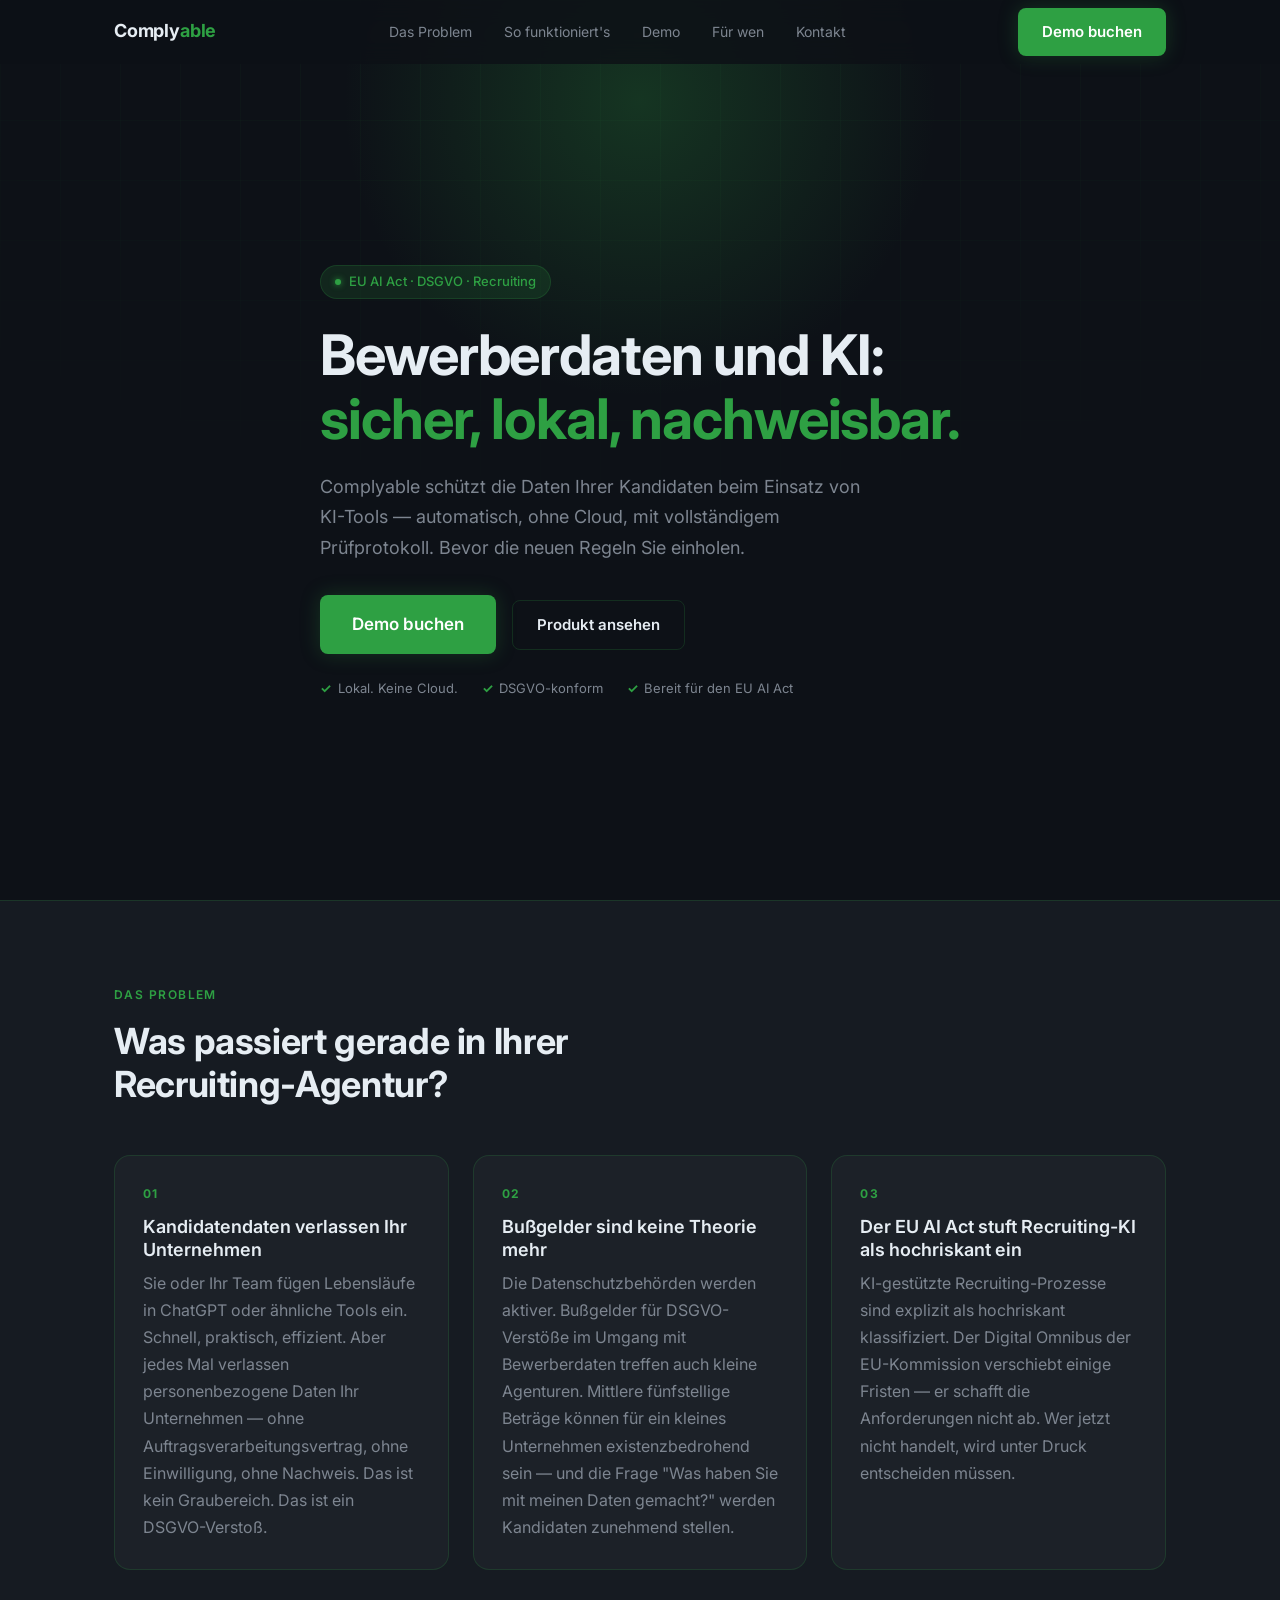
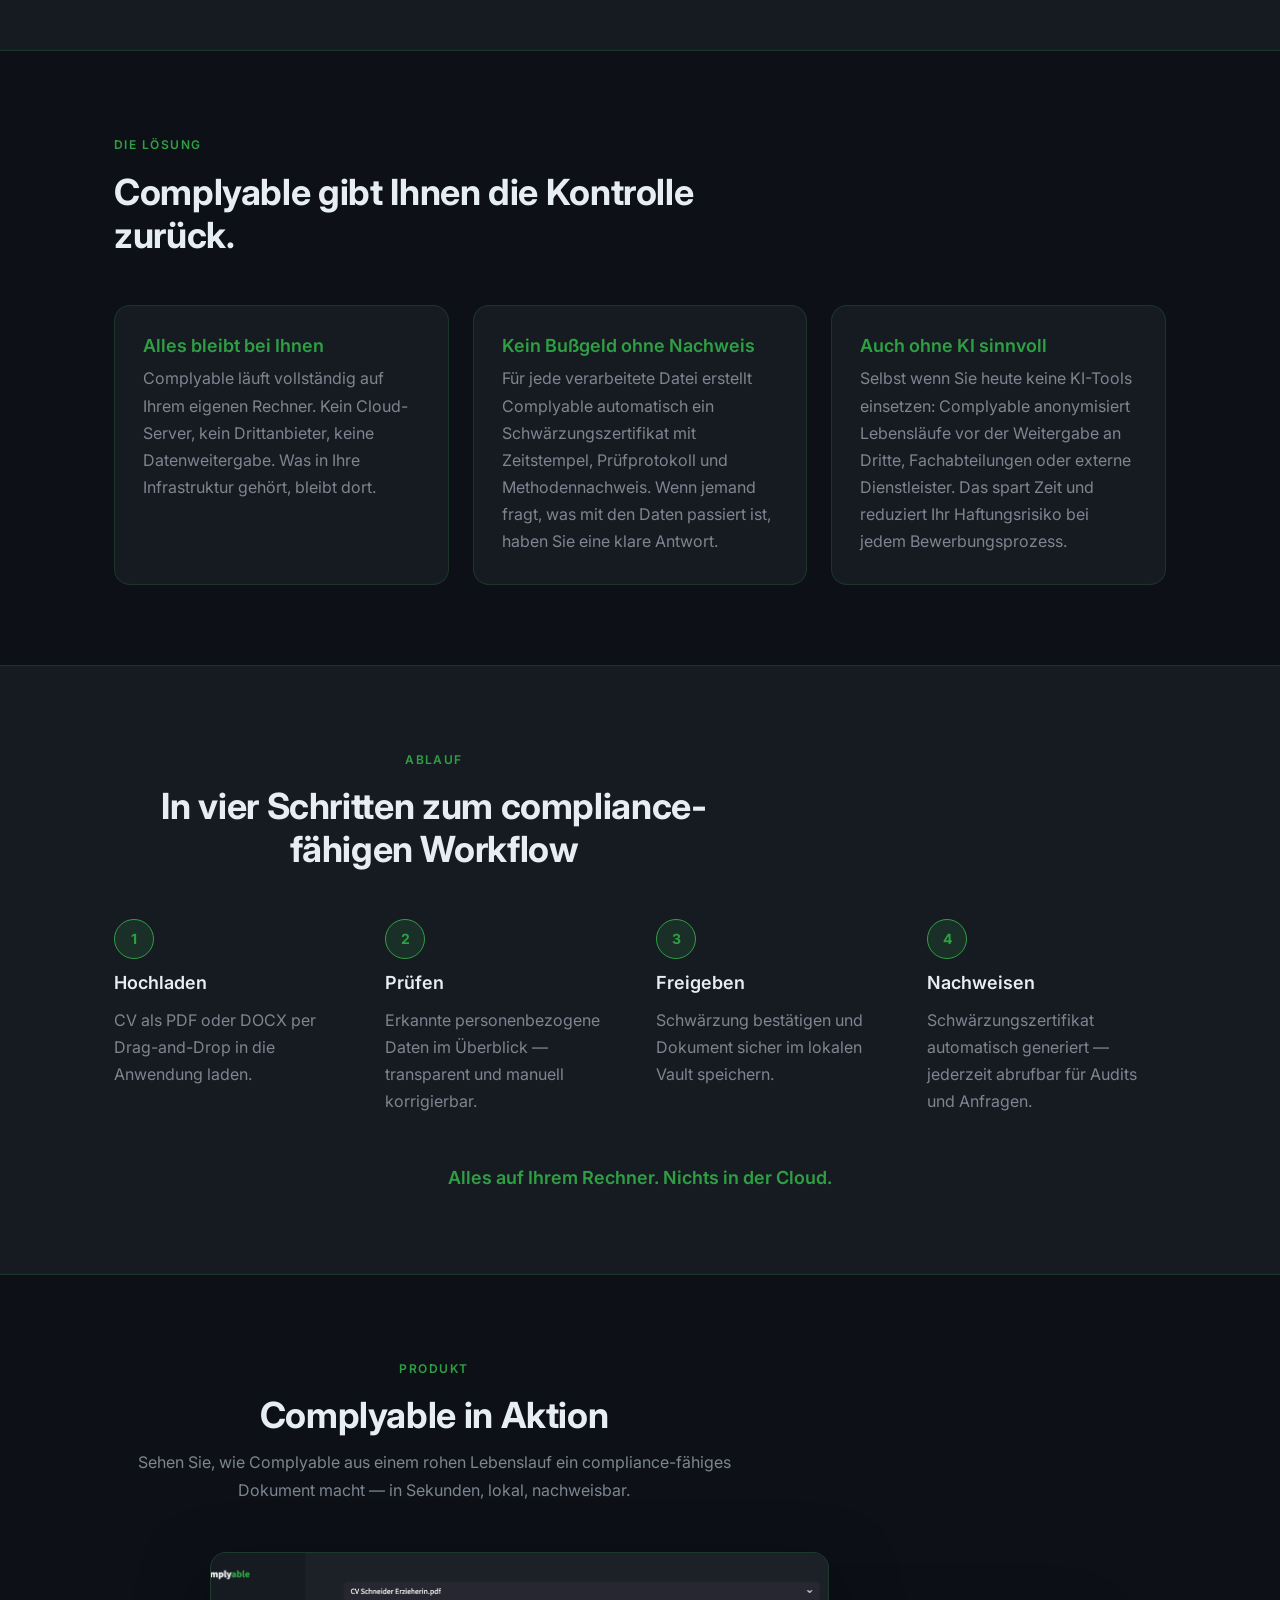
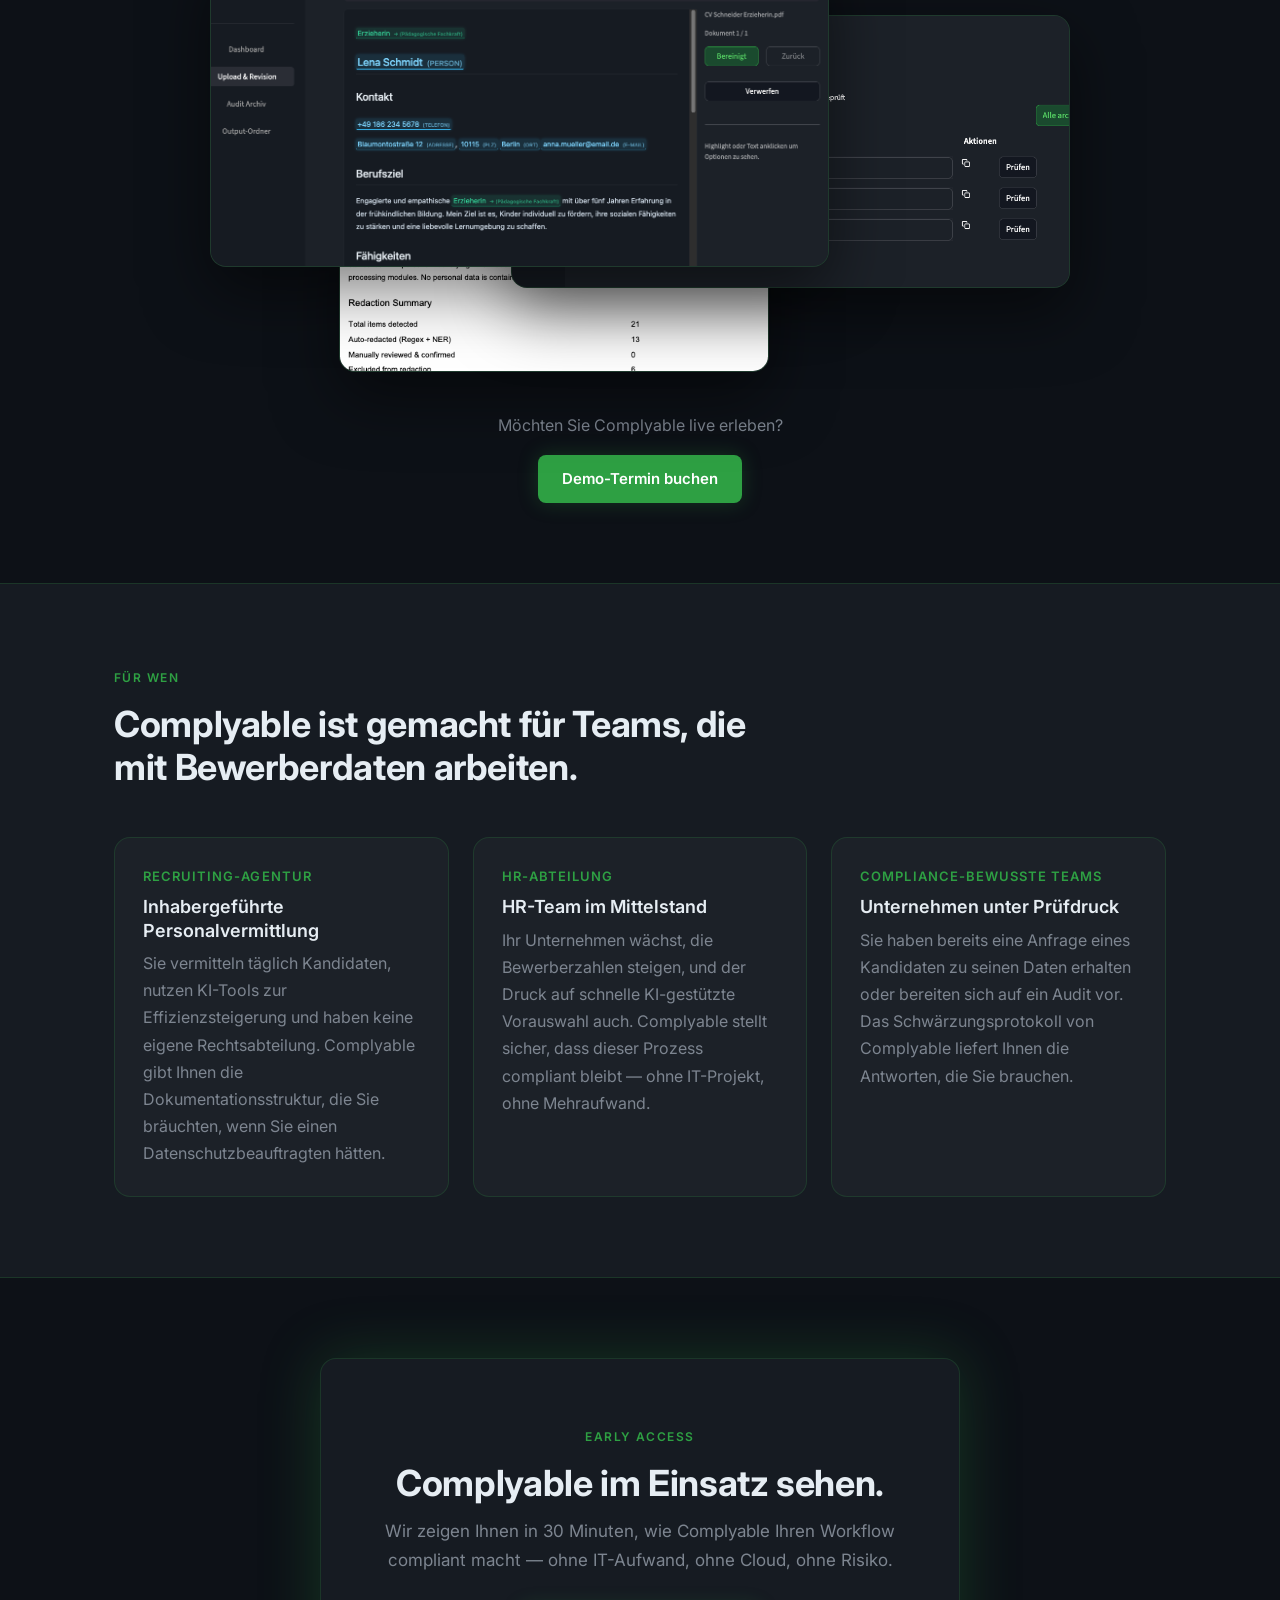
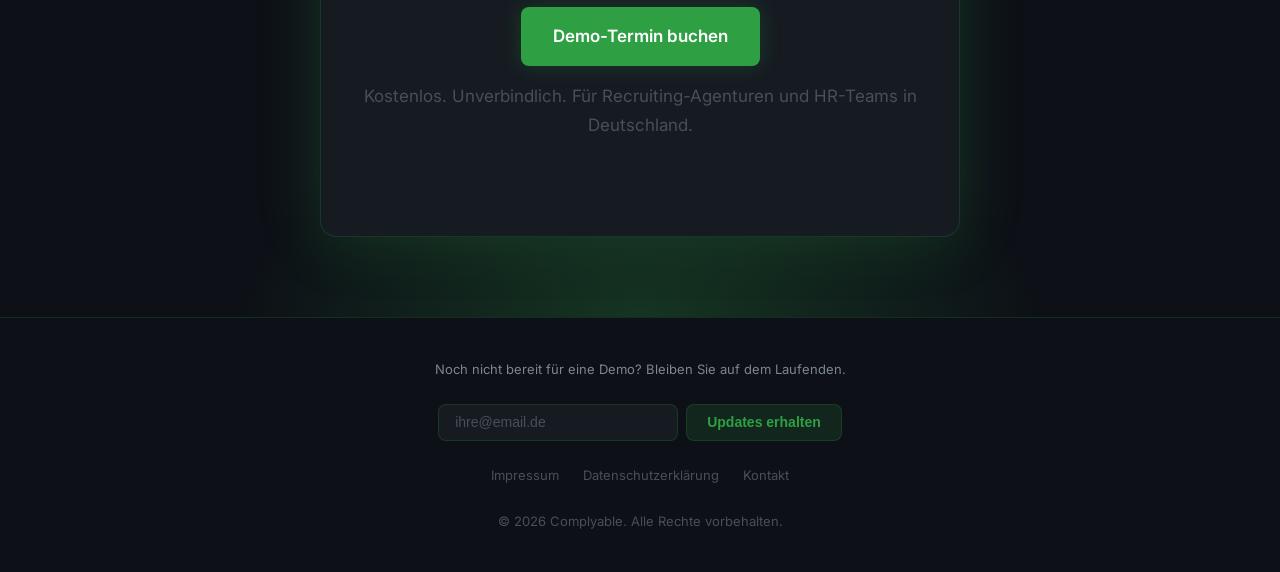
==== index.html @ 7e94212e "add new calendly link" ====
<!DOCTYPE html>
<html lang="de">
<head>
  <meta charset="UTF-8" />
  <meta name="viewport" content="width=device-width, initial-scale=1.0" />
  <title>Complyable — KI-ready. DSGVO-sicher. Läuft bei Ihnen.</title>
  <meta name="description" content="Complyable schützt die Daten Ihrer Kandidaten beim Einsatz von KI-Tools — automatisch, ohne Cloud, mit vollständigem Prüfprotokoll." />
  <link rel="preconnect" href="https://fonts.googleapis.com" />
  <link rel="preconnect" href="https://fonts.gstatic.com" crossorigin />
  <link href="https://fonts.googleapis.com/css2?family=Inter:wght@400;500;600;700&display=swap" rel="stylesheet" />
  <link rel="stylesheet" href="style.css" />
</head>
<body>

  <!-- ── NAVBAR ── -->
  <nav id="navbar">
    <div class="container">
      <a href="#hero" class="nav-logo">Comply<span>able</span></a>
      <ul class="nav-links" id="navLinks">
        <li><a href="#problem">Das Problem</a></li>
        <li><a href="#how">So funktioniert's</a></li>
        <li><a href="#demo">Demo</a></li>
        <li><a href="#forwho">Für wen</a></li>
        <li><a href="#" id="openContact">Kontakt</a></li>
      </ul>
      <a href="https://calendly.com/demo-complyable/30min" target="_blank" class="btn btn-primary nav-cta">Demo buchen</a>
      <button class="nav-mobile-toggle" id="mobileToggle" aria-label="Menü öffnen">☰</button>
    </div>
  </nav>

  <!-- ── HERO ── -->
  <section id="hero">
    <div class="hero-grid"></div>
    <div class="hero-glow"></div>
    <div class="container">
      <div class="hero-content">
        <div class="hero-badge">EU AI Act · DSGVO · Recruiting</div>
        <h1>Bewerberdaten und KI:<br><em>sicher, lokal, nachweisbar.</em></h1>
        <p>Complyable schützt die Daten Ihrer Kandidaten beim Einsatz von KI-Tools — automatisch, ohne Cloud, mit vollständigem Prüfprotokoll. Bevor die neuen Regeln Sie einholen.</p>
        <div class="hero-cta-group">
          <a href="https://calendly.com/demo-complyable/30min" target="_blank" class="btn btn-primary btn-lg">Demo buchen</a>
          <a href="#demo" class="btn btn-ghost">Produkt ansehen</a>
        </div>
        <div class="hero-trust">
          <span class="trust-item">Lokal. Keine Cloud.</span>
          <span class="trust-item">DSGVO-konform</span>
          <span class="trust-item">Bereit für den EU AI Act</span>
        </div>
      </div>
    </div>
  </section>

  <!-- ── PROBLEM ── -->
  <section id="problem" class="section">
    <div class="container">
      <div class="section-header">
        <span class="section-label">Das Problem</span>
        <h2>Was passiert gerade in Ihrer Recruiting-Agentur?</h2>
      </div>
      <div class="problem-grid">

        <div class="problem-card">
          <div class="problem-number">01</div>
          <h3>Kandidatendaten verlassen Ihr Unternehmen</h3>
          <p>Sie oder Ihr Team fügen Lebensläufe in ChatGPT oder ähnliche Tools ein. Schnell, praktisch, effizient. Aber jedes Mal verlassen personenbezogene Daten Ihr Unternehmen — ohne Auftragsverarbeitungsvertrag, ohne Einwilligung, ohne Nachweis. Das ist kein Graubereich. Das ist ein DSGVO-Verstoß.</p>
        </div>

        <div class="problem-card">
          <div class="problem-number">02</div>
          <h3>Bußgelder sind keine Theorie mehr</h3>
          <p>Die Datenschutzbehörden werden aktiver. Bußgelder für DSGVO-Verstöße im Umgang mit Bewerberdaten treffen auch kleine Agenturen. Mittlere fünfstellige Beträge können für ein kleines Unternehmen existenzbedrohend sein — und die Frage "Was haben Sie mit meinen Daten gemacht?" werden Kandidaten zunehmend stellen.</p>
        </div>

        <div class="problem-card">
          <div class="problem-number">03</div>
          <h3>Der EU AI Act stuft Recruiting-KI als hochriskant ein</h3>
          <p>KI-gestützte Recruiting-Prozesse sind explizit als hochriskant klassifiziert. Der Digital Omnibus der EU-Kommission verschiebt einige Fristen — er schafft die Anforderungen nicht ab. Wer jetzt nicht handelt, wird unter Druck entscheiden müssen.</p>
        </div>

      </div>
    </div>
  </section>

  <!-- ── SOLUTION ── -->
  <section id="solution" class="section">
    <div class="container">
      <div class="section-header">
        <span class="section-label">Die Lösung</span>
        <h2>Complyable gibt Ihnen die Kontrolle zurück.</h2>
      </div>
      <div class="solution-grid">

        <div class="solution-card">
          <h3>Alles bleibt bei Ihnen</h3>
          <p>Complyable läuft vollständig auf Ihrem eigenen Rechner. Kein Cloud-Server, kein Drittanbieter, keine Datenweitergabe. Was in Ihre Infrastruktur gehört, bleibt dort.</p>
        </div>

        <div class="solution-card">
          <h3>Kein Bußgeld ohne Nachweis</h3>
          <p>Für jede verarbeitete Datei erstellt Complyable automatisch ein Schwärzungszertifikat mit Zeitstempel, Prüfprotokoll und Methodennachweis. Wenn jemand fragt, was mit den Daten passiert ist, haben Sie eine klare Antwort.</p>
        </div>

        <div class="solution-card">
          <h3>Auch ohne KI sinnvoll</h3>
          <p>Selbst wenn Sie heute keine KI-Tools einsetzen: Complyable anonymisiert Lebensläufe vor der Weitergabe an Dritte, Fachabteilungen oder externe Dienstleister. Das spart Zeit und reduziert Ihr Haftungsrisiko bei jedem Bewerbungsprozess.</p>
        </div>

      </div>
    </div>
  </section>

  <!-- ── HOW IT WORKS ── -->
  <section id="how" class="section">
    <div class="container">
      <div class="section-header text-center">
        <span class="section-label">Ablauf</span>
        <h2>In vier Schritten zum compliance-fähigen Workflow</h2>
      </div>
      <div class="steps">

        <div class="step">
          <div class="step-number">1</div>
          <h3>Hochladen</h3>
          <p>CV als PDF oder DOCX per Drag-and-Drop in die Anwendung laden.</p>
        </div>

        <div class="step">
          <div class="step-number">2</div>
          <h3>Prüfen</h3>
          <p>Erkannte personenbezogene Daten im Überblick — transparent und manuell korrigierbar.</p>
        </div>

        <div class="step">
          <div class="step-number">3</div>
          <h3>Freigeben</h3>
          <p>Schwärzung bestätigen und Dokument sicher im lokalen Vault speichern.</p>
        </div>

        <div class="step">
          <div class="step-number">4</div>
          <h3>Nachweisen</h3>
          <p>Schwärzungszertifikat automatisch generiert — jederzeit abrufbar für Audits und Anfragen.</p>
        </div>

      </div>
      <p class="how-footer">Alles auf Ihrem Rechner. Nichts in der Cloud.</p>
    </div>
  </section>

  <!-- ── DEMO ── -->
  <section id="demo" class="section">
    <div class="container">
      <div class="section-header text-center">
        <span class="section-label">Produkt</span>
        <h2>Complyable in Aktion</h2>
        <p>Sehen Sie, wie Complyable aus einem rohen Lebenslauf ein compliance-fähiges Dokument macht — in Sekunden, lokal, nachweisbar.</p>
      </div>

      <div class="screenshot-stack">
        <!-- Replace src values with your actual screenshots -->
        <div class="screen screen-1">
          <img src="assets/screenshots/screen-upload.png" alt="Complyable Upload-Ansicht" onerror="this.parentElement.innerHTML='Upload-Ansicht'" />
        </div>
        <div class="screen screen-2">
          <img src="assets/screenshots/screen-review.png" alt="Complyable Prüf-Ansicht" onerror="this.parentElement.innerHTML='Prüf-Ansicht'" />
        </div>
        <div class="screen screen-3">
          <img src="assets/screenshots/screen-certificate.png" alt="Complyable Zertifikat" onerror="this.parentElement.innerHTML='Zertifikat'" />
        </div>
      </div>

      <div class="demo-cta">
        <p>Möchten Sie Complyable live erleben?</p>
        <a href="https://calendly.com/demo-complyable/30min" target="_blank" class="btn btn-primary">Demo-Termin buchen</a>
      </div>
    </div>
  </section>

  <!-- ── FOR WHOM ── -->
  <section id="forwho" class="section">
    <div class="container">
      <div class="section-header">
        <span class="section-label">Für wen</span>
        <h2>Complyable ist gemacht für Teams, die mit Bewerberdaten arbeiten.</h2>
      </div>
      <div class="persona-grid">

        <div class="persona-card">
          <div class="persona-role">Recruiting-Agentur</div>
          <h3>Inhabergeführte Personalvermittlung</h3>
          <p>Sie vermitteln täglich Kandidaten, nutzen KI-Tools zur Effizienzsteigerung und haben keine eigene Rechtsabteilung. Complyable gibt Ihnen die Dokumentationsstruktur, die Sie bräuchten, wenn Sie einen Datenschutzbeauftragten hätten.</p>
        </div>

        <div class="persona-card">
          <div class="persona-role">HR-Abteilung</div>
          <h3>HR-Team im Mittelstand</h3>
          <p>Ihr Unternehmen wächst, die Bewerberzahlen steigen, und der Druck auf schnelle KI-gestützte Vorauswahl auch. Complyable stellt sicher, dass dieser Prozess compliant bleibt — ohne IT-Projekt, ohne Mehraufwand.</p>
        </div>

        <div class="persona-card">
          <div class="persona-role">Compliance-bewusste Teams</div>
          <h3>Unternehmen unter Prüfdruck</h3>
          <p>Sie haben bereits eine Anfrage eines Kandidaten zu seinen Daten erhalten oder bereiten sich auf ein Audit vor. Das Schwärzungsprotokoll von Complyable liefert Ihnen die Antworten, die Sie brauchen.</p>
        </div>

      </div>
    </div>
  </section>

  <!-- ── CTA ── -->
  <section id="cta" class="section">
    <div class="cta-glow"></div>
    <div class="container">
      <div class="cta-box">
        <span class="section-label">Early Access</span>
        <h2>Complyable im Einsatz sehen.</h2>
        <p>Wir zeigen Ihnen in 30 Minuten, wie Complyable Ihren Workflow compliant macht — ohne IT-Aufwand, ohne Cloud, ohne Risiko.</p>
        <a href="https://calendly.com/demo-complyable/30min" target="_blank" class="btn btn-primary btn-lg">Demo-Termin buchen</a>
        <p class="cta-meta">Kostenlos. Unverbindlich. Für Recruiting-Agenturen und HR-Teams in Deutschland.</p>
      </div>
    </div>
  </section>

  <!-- ── FOOTER ── -->
  <footer>
    <div class="container">
      <div class="footer-inner">
        <p class="footer-label">Noch nicht bereit für eine Demo? Bleiben Sie auf dem Laufenden.</p>
        <form class="footer-email-form" id="waitlistForm">
          <input type="email" id="waitlistEmail" placeholder="ihre@email.de" required />
          <button type="submit">Updates erhalten</button>
        </form>
        <div id="waitlistMsg" style="display:none; font-size:0.875rem; color: var(--accent);">
          Danke — wir melden uns.
        </div>
        <div class="footer-links">
          <a href="impressum.html">Impressum</a>
          <a href="datenschutz.html">Datenschutzerklärung</a>
          <a href="#" id="openContact">Kontakt</a>
        </div>
        <p class="footer-copy">© 2026 Complyable. Alle Rechte vorbehalten.</p>
      </div>
    </div>
  </footer>

  <!-- ── TOAST ── -->
  <div class="toast" id="toast"></div>
  <!-- ── CONTACT MODAL ── -->
  <div class="modal-overlay" id="contactOverlay" role="dialog" aria-modal="true" aria-labelledby="modalTitle">
    <div class="modal">
      <button class="modal-close" id="modalClose" aria-label="Schließen">✕</button>

      <div id="modalForm">
        <h3 id="modalTitle">Kontakt aufnehmen</h3>
        <p>Wir melden uns innerhalb von 24 Stunden bei Ihnen.</p>

        <div class="form-group">
          <label for="contactName">Name</label>
          <input type="text" id="contactName" placeholder="Max Mustermann" required />
        </div>

        <div class="form-group">
          <label for="contactEmail">E-Mail</label>
          <input type="email" id="contactEmail" placeholder="max@agentur.de" required />
        </div>

        <div class="form-group">
          <label for="contactPosition">
            Position
            <span class="optional-label">(optional)</span>
          </label>
          <input type="text" id="contactPosition" placeholder="z.B. Geschäftsführerin, HR-Leitung" />
        </div>

        <div class="form-group">
          <label for="contactMessage">Nachricht</label>
          <textarea id="contactMessage" placeholder="Womit können wir Ihnen helfen?" maxlength="500" required></textarea>
          <span class="char-count" id="charCount">0 / 500</span>
        </div>

        <button class="btn btn-primary modal-submit" id="contactSubmit">Nachricht senden</button>
      </div>

      <div class="modal-success" id="modalSuccess">
        <div class="success-icon">✓</div>
        <h3>Nachricht gesendet</h3>
        <p>Vielen Dank — wir melden uns bald bei Ihnen.</p>
      </div>
    </div>
  </div>

  <!-- ── SCROLL TO TOP ── -->
  <button id="scrollTop" aria-label="Nach oben scrollen">
    <svg viewBox="0 0 24 24"><polyline points="18 15 12 9 6 15"></polyline></svg>
  </button>

  <script src="main.js"></script>
</body>
</html>
---- style.css ----
/* ── VARIABLES ── */
:root {
  --accent:       #2ea043;
  --accent-glow:  rgba(46, 160, 67, 0.25);
  --accent-dim:   rgba(46, 160, 67, 0.15);
  --bg:           #0d1117;
  --bg-surface:   #161b22;
  --bg-card:      #1c2128;
  --border:       rgba(46, 160, 67, 0.2);
  --text:         #e6edf3;
  --text-muted:   #7d8590;
  --text-dim:     #484f58;
  --font:         'Inter', system-ui, -apple-system, sans-serif;
  --radius:       8px;
  --radius-lg:    16px;
  --transition:   0.2s ease;
  --max-width:    1100px;
}

/* ── RESET ── */
*, *::before, *::after { box-sizing: border-box; margin: 0; padding: 0; }
html { scroll-behavior: smooth; font-size: 16px; }
body {
  background: var(--bg);
  color: var(--text);
  font-family: var(--font);
  line-height: 1.6;
  -webkit-font-smoothing: antialiased;
}
img { max-width: 100%; display: block; }
a { color: var(--accent); text-decoration: none; }
a:hover { text-decoration: underline; }

/* ── TYPOGRAPHY ── */
h1 { font-size: clamp(2rem, 5vw, 3.5rem); font-weight: 700; line-height: 1.15; letter-spacing: -0.02em; }
h2 { font-size: clamp(1.5rem, 3vw, 2.25rem); font-weight: 700; line-height: 1.2; letter-spacing: -0.01em; }
h3 { font-size: 1.125rem; font-weight: 600; line-height: 1.3; }
p  { color: var(--text-muted); line-height: 1.7; }

/* ── LAYOUT UTILITIES ── */
.container {
  max-width: var(--max-width);
  margin: 0 auto;
  padding: 0 1.5rem;
}
.section { padding: 5rem 0; }
.section-label {
  display: inline-block;
  font-size: 0.75rem;
  font-weight: 600;
  letter-spacing: 0.12em;
  text-transform: uppercase;
  color: var(--accent);
  margin-bottom: 1rem;
}
.section-header { max-width: 640px; margin-bottom: 3rem; }
.section-header h2 { margin-bottom: 0.75rem; }
.accent { color: var(--accent); }
.text-center { text-align: center; }
.text-center .section-header { margin-left: auto; margin-right: auto; }

/* ── BUTTONS ── */
.btn {
  display: inline-flex;
  align-items: center;
  gap: 0.5rem;
  padding: 0.75rem 1.5rem;
  border-radius: var(--radius);
  font-size: 0.9375rem;
  font-weight: 600;
  cursor: pointer;
  border: none;
  transition: all var(--transition);
  white-space: nowrap;
}
.btn-primary {
  background: var(--accent);
  color: #fff;
  box-shadow: 0 0 20px var(--accent-glow);
}
.btn-primary:hover {
  background: #3fb950;
  box-shadow: 0 0 32px var(--accent-glow);
  transform: translateY(-1px);
  text-decoration: none;
  color: #fff;
}
.btn-ghost {
  background: transparent;
  color: var(--text);
  border: 1px solid var(--border);
}
.btn-ghost:hover {
  border-color: var(--accent);
  color: var(--accent);
  text-decoration: none;
}
.btn-lg { padding: 1rem 2rem; font-size: 1.0625rem; }

/* ── NAVBAR ── */
#navbar {
  position: fixed;
  top: 0; left: 0; right: 0;
  z-index: 100;
  height: 64px;
  display: flex;
  align-items: center;
  background: rgba(13, 17, 23, 0.85);
  backdrop-filter: blur(12px);
  -webkit-backdrop-filter: blur(12px);
  border-bottom: 1px solid transparent;
  transition: border-color var(--transition);
}
#navbar.scrolled { border-bottom-color: var(--border); }
#navbar .container {
  width: 100%;
  display: flex;
  align-items: center;
  justify-content: space-between;
}
.nav-logo {
  font-size: 1.125rem;
  font-weight: 700;
  color: var(--text);
  letter-spacing: -0.01em;
}
.nav-logo span { color: var(--accent); }
.nav-links {
  display: flex;
  align-items: center;
  gap: 2rem;
  list-style: none;
}
.nav-links a {
  font-size: 0.875rem;
  color: var(--text-muted);
  transition: color var(--transition);
}
.nav-links a:hover { color: var(--text); text-decoration: none; }
.nav-cta { display: none; }
@media (min-width: 768px) { .nav-cta { display: inline-flex; } }
.nav-mobile-toggle {
  display: none;
  background: none;
  border: none;
  color: var(--text);
  cursor: pointer;
  font-size: 1.5rem;
}
@media (max-width: 767px) {
  .nav-links { display: none; }
  .nav-mobile-toggle { display: block; }
  .nav-links.open {
    display: flex;
    flex-direction: column;
    position: fixed;
    top: 64px; left: 0; right: 0;
    background: var(--bg-surface);
    padding: 1.5rem;
    border-bottom: 1px solid var(--border);
    gap: 1.25rem;
    align-items: flex-start;
  }
}

/* ── HERO ── */
#hero {
  min-height: 100vh;
  display: flex;
  align-items: center;
  padding-top: 64px;
  position: relative;
  overflow: hidden;
}
.hero-grid {
  position: absolute;
  inset: 0;
  background-image:
    linear-gradient(var(--accent-dim) 1px, transparent 1px),
    linear-gradient(90deg, var(--accent-dim) 1px, transparent 1px);
  background-size: 60px 60px;
  mask-image: radial-gradient(ellipse 80% 60% at 50% 0%, black 30%, transparent 100%);
  opacity: 0.3;
  pointer-events: none;
}
.hero-glow {
  position: absolute;
  top: -200px; left: 50%;
  transform: translateX(-50%);
  width: 600px; height: 600px;
  background: radial-gradient(circle, var(--accent-glow) 0%, transparent 70%);
  pointer-events: none;
}
.hero-content {
  position: relative;
  z-index: 1;
  max-width: 760px;
}
.hero-badge {
  display: inline-flex;
  align-items: center;
  gap: 0.5rem;
  background: var(--accent-dim);
  border: 1px solid var(--border);
  border-radius: 999px;
  padding: 0.35rem 0.875rem;
  font-size: 0.8125rem;
  color: var(--accent);
  font-weight: 500;
  margin-bottom: 1.5rem;
}
.hero-badge::before {
  content: '';
  width: 6px; height: 6px;
  background: var(--accent);
  border-radius: 50%;
  box-shadow: 0 0 6px var(--accent);
}
.hero-content h1 { margin-bottom: 1.25rem; }
.hero-content h1 em { font-style: normal; color: var(--accent); }
.hero-content > p {
  font-size: 1.125rem;
  max-width: 560px;
  margin-bottom: 2rem;
}
.hero-cta-group {
  display: flex;
  align-items: center;
  gap: 1rem;
  flex-wrap: wrap;
  margin-bottom: 1.5rem;
}
.hero-trust { display: flex; gap: 1.5rem; flex-wrap: wrap; }
.trust-item {
  display: flex;
  align-items: center;
  gap: 0.4rem;
  font-size: 0.8125rem;
  color: var(--text-muted);
}
.trust-item::before { content: '✓'; color: var(--accent); font-weight: 700; }

/* ── PROBLEM ── */
#problem {
  background: var(--bg-surface);
  border-top: 1px solid var(--border);
  border-bottom: 1px solid var(--border);
}
.problem-grid {
  display: grid;
  grid-template-columns: repeat(auto-fit, minmax(280px, 1fr));
  gap: 1.5rem;
}
.problem-card {
  background: var(--bg-card);
  border: 1px solid var(--border);
  border-radius: var(--radius-lg);
  padding: 1.75rem;
  transition: border-color var(--transition), box-shadow var(--transition);
}
.problem-card:hover {
  border-color: var(--accent);
  box-shadow: 0 0 24px var(--accent-glow);
}
.problem-number {
  font-size: 0.75rem;
  font-weight: 700;
  color: var(--accent);
  letter-spacing: 0.1em;
  margin-bottom: 0.75rem;
}
.problem-card h3 { margin-bottom: 0.5rem; color: var(--text); }

/* ── SOLUTION ── */
.solution-grid {
  display: grid;
  grid-template-columns: repeat(auto-fit, minmax(280px, 1fr));
  gap: 1.5rem;
}
.solution-card {
  background: var(--bg-surface);
  border: 1px solid var(--border);
  border-radius: var(--radius-lg);
  padding: 1.75rem;
}
.solution-card h3 { margin-bottom: 0.5rem; color: var(--accent); }

/* ── HOW IT WORKS ── */
#how {
  background: var(--bg-surface);
  border-top: 1px solid var(--border);
  border-bottom: 1px solid var(--border);
}
.steps {
  display: grid;
  grid-template-columns: repeat(auto-fit, minmax(220px, 1fr));
  gap: 2rem;
}
.step { display: flex; flex-direction: column; gap: 0.75rem; }
.step-number {
  width: 40px; height: 40px;
  border-radius: 50%;
  background: var(--accent-dim);
  border: 1px solid var(--accent);
  display: flex;
  align-items: center;
  justify-content: center;
  font-size: 0.875rem;
  font-weight: 700;
  color: var(--accent);
}
.step h3 { color: var(--text); }
.how-footer {
  margin-top: 3rem;
  text-align: center;
  font-size: 1.125rem;
  font-weight: 600;
  color: var(--accent);
}

/* ── PRODUCT DEMO ── */
.screenshot-stack {
  position: relative;
  height: 420px;
  max-width: 860px;
  margin: 0 auto 2.5rem;
}
.screenshot-stack .screen {
  position: absolute;
  border-radius: var(--radius-lg);
  border: 1px solid var(--border);
  overflow: hidden;
  box-shadow: 0 24px 64px rgba(0,0,0,0.5);
  background: var(--bg-card);
  display: flex;
  align-items: center;
  justify-content: center;
  color: var(--text-dim);
  font-size: 0.875rem;
}
.screen-1 {
  width: 72%; height: 75%;
  top: 0; left: 0; z-index: 3;
  animation: float1 6s ease-in-out infinite;
}
.screen-2 {
  width: 65%; height: 65%;
  top: 15%; right: 0; z-index: 2;
  animation: float2 6s ease-in-out infinite;
  border-color: var(--accent);
  box-shadow: 0 0 40px var(--accent-glow), 0 24px 64px rgba(0,0,0,0.5);
}
.screen-3 {
  width: 50%; height: 40%;
  bottom: 0; left: 15%; z-index: 1;
  animation: float3 6s ease-in-out infinite;
}
@keyframes float1 { 0%,100%{transform:translateY(0)} 50%{transform:translateY(-8px)} }
@keyframes float2 { 0%,100%{transform:translateY(0)} 50%{transform:translateY(-12px)} }
@keyframes float3 { 0%,100%{transform:translateY(0)} 50%{transform:translateY(-6px)} }
.screen img { width: 100%; height: 100%; object-fit: cover; }
.demo-cta { text-align: center; }
.demo-cta p { margin-bottom: 1rem; }

/* ── FOR WHOM ── */
#forwho {
  background: var(--bg-surface);
  border-top: 1px solid var(--border);
  border-bottom: 1px solid var(--border);
}
.persona-grid {
  display: grid;
  grid-template-columns: repeat(auto-fit, minmax(260px, 1fr));
  gap: 1.5rem;
}
.persona-card {
  background: var(--bg-card);
  border: 1px solid var(--border);
  border-radius: var(--radius-lg);
  padding: 1.75rem;
}
.persona-role {
  font-size: 0.8125rem;
  font-weight: 600;
  color: var(--accent);
  text-transform: uppercase;
  letter-spacing: 0.08em;
  margin-bottom: 0.5rem;
}
.persona-card h3 { color: var(--text); margin-bottom: 0.5rem; }

/* ── CTA SECTION ── */
#cta { position: relative; overflow: hidden; }
.cta-glow {
  position: absolute;
  bottom: -200px; left: 50%;
  transform: translateX(-50%);
  width: 800px; height: 400px;
  background: radial-gradient(ellipse, var(--accent-glow) 0%, transparent 70%);
  pointer-events: none;
}
.cta-box {
  position: relative;
  z-index: 1;
  background: var(--bg-surface);
  border: 1px solid var(--border);
  border-radius: var(--radius-lg);
  padding: 4rem 2rem;
  text-align: center;
  max-width: 640px;
  margin: 0 auto;
  box-shadow: 0 0 60px var(--accent-glow);
}
.cta-box h2 { margin-bottom: 0.75rem; }
.cta-box p  { margin-bottom: 2rem; font-size: 1.0625rem; }
.cta-meta { margin-top: 1rem; font-size: 0.8125rem; color: var(--text-dim); }

/* ── FOOTER ── */
footer {
  background: var(--bg);
  border-top: 1px solid var(--border);
  padding: 2.5rem 0;
}
.footer-inner {
  display: flex;
  flex-direction: column;
  align-items: center;
  gap: 1.5rem;
  text-align: center;
}
.footer-label {
  font-size: 0.8125rem;
  color: var(--text-muted);
}
.footer-email-form {
  display: flex;
  gap: 0.5rem;
  flex-wrap: wrap;
  justify-content: center;
}
.footer-email-form input {
  background: var(--bg-surface);
  border: 1px solid var(--border);
  border-radius: var(--radius);
  padding: 0.6rem 1rem;
  color: var(--text);
  font-size: 0.875rem;
  width: 240px;
  outline: none;
  transition: border-color var(--transition);
}
.footer-email-form input:focus { border-color: var(--accent); }
.footer-email-form input::placeholder { color: var(--text-dim); }
.footer-email-form button {
  padding: 0.6rem 1.25rem;
  background: var(--accent-dim);
  border: 1px solid var(--border);
  border-radius: var(--radius);
  color: var(--accent);
  font-size: 0.875rem;
  font-weight: 600;
  cursor: pointer;
  transition: all var(--transition);
}
.footer-email-form button:hover {
  background: var(--accent);
  color: #fff;
  border-color: var(--accent);
}
.footer-links {
  display: flex;
  gap: 1.5rem;
  flex-wrap: wrap;
  justify-content: center;
}
.footer-links a { font-size: 0.8125rem; color: var(--text-dim); }
.footer-links a:hover { color: var(--text-muted); }
.footer-copy { font-size: 0.8125rem; color: var(--text-dim); }

/* ── TOAST ── */
.toast {
  position: fixed;
  bottom: 2rem; right: 2rem;
  background: var(--bg-card);
  border: 1px solid var(--accent);
  border-radius: var(--radius);
  padding: 1rem 1.5rem;
  color: var(--text);
  font-size: 0.875rem;
  box-shadow: 0 8px 32px rgba(0,0,0,0.4);
  transform: translateY(100px);
  opacity: 0;
  transition: all 0.3s ease;
  z-index: 999;
}
.toast.show { transform: translateY(0); opacity: 1; }

/* ── MODAL ── */
.modal-overlay {
  position: fixed;
  inset: 0;
  background: rgba(0, 0, 0, 0.7);
  backdrop-filter: blur(6px);
  -webkit-backdrop-filter: blur(6px);
  z-index: 200;
  display: flex;
  align-items: center;
  justify-content: center;
  padding: 1.5rem;
  opacity: 0;
  pointer-events: none;
  transition: opacity 0.25s ease;
}
.modal-overlay.open {
  opacity: 1;
  pointer-events: auto;
}
.modal {
  background: var(--bg-surface);
  border: 1px solid var(--border);
  border-radius: var(--radius-lg);
  padding: 2.5rem;
  width: 100%;
  max-width: 480px;
  box-shadow: 0 0 60px var(--accent-glow), 0 32px 64px rgba(0,0,0,0.5);
  transform: translateY(16px);
  transition: transform 0.25s ease;
  position: relative;
}
.modal-overlay.open .modal {
  transform: translateY(0);
}
.modal-close {
  position: absolute;
  top: 1.25rem;
  right: 1.25rem;
  background: none;
  border: none;
  color: var(--text-muted);
  cursor: pointer;
  font-size: 1.25rem;
  line-height: 1;
  padding: 0.25rem;
  transition: color var(--transition);
}
.modal-close:hover { color: var(--text); }
.modal h3 {
  font-size: 1.25rem;
  margin-bottom: 0.375rem;
  color: var(--text);
}
.modal > p {
  font-size: 0.875rem;
  margin-bottom: 1.75rem;
}
.form-group {
  display: flex;
  flex-direction: column;
  gap: 0.375rem;
  margin-bottom: 1.125rem;
}
.form-group label {
  font-size: 0.8125rem;
  font-weight: 600;
  color: var(--text-muted);
}
.form-group input,
.form-group textarea {
  background: var(--bg-card);
  border: 1px solid var(--border);
  border-radius: var(--radius);
  padding: 0.65rem 1rem;
  color: var(--text);
  font-size: 0.9375rem;
  font-family: var(--font);
  outline: none;
  transition: border-color var(--transition);
  width: 100%;
}
.form-group input:focus,
.form-group textarea:focus {
  border-color: var(--accent);
}
.form-group input::placeholder,
.form-group textarea::placeholder {
  color: var(--text-dim);
}
.form-group textarea {
  resize: vertical;
  min-height: 110px;
  line-height: 1.6;
}
.char-count {
  font-size: 0.75rem;
  color: var(--text-dim);
  text-align: right;
  margin-top: 0.25rem;
}
.char-count.warn { color: #e3b341; }
.char-count.over { color: #f85149; }
.optional-label {
  font-size: 0.75rem;
  color: var(--text-dim);
  font-weight: 400;
  margin-left: 0.25rem;
}
.modal-submit {
  width: 100%;
  margin-top: 0.5rem;
  justify-content: center;
}
.modal-success {
  text-align: center;
  padding: 1rem 0;
  display: none;
}
.modal-success .success-icon {
  font-size: 2.5rem;
  margin-bottom: 0.75rem;
}
.modal-success h3 { margin-bottom: 0.5rem; }

/* ── SCROLL TO TOP ── */
#scrollTop {
  position: fixed;
  bottom: 2rem;
  right: 2rem;
  width: 44px;
  height: 44px;
  border-radius: 50%;
  background: var(--accent);
  border: none;
  cursor: pointer;
  display: flex;
  align-items: center;
  justify-content: center;
  box-shadow: 0 0 20px var(--accent-glow);
  opacity: 0;
  transform: translateY(12px);
  transition: opacity 0.3s ease, transform 0.3s ease, background 0.2s ease;
  pointer-events: none;
  z-index: 90;
}
#scrollTop.visible {
  opacity: 1;
  transform: translateY(0);
  pointer-events: auto;
}
#scrollTop:hover {
  background: #3fb950;
  box-shadow: 0 0 32px var(--accent-glow);
}
#scrollTop svg {
  width: 18px;
  height: 18px;
  stroke: #fff;
  stroke-width: 2.5;
  fill: none;
  stroke-linecap: round;
  stroke-linejoin: round;
}
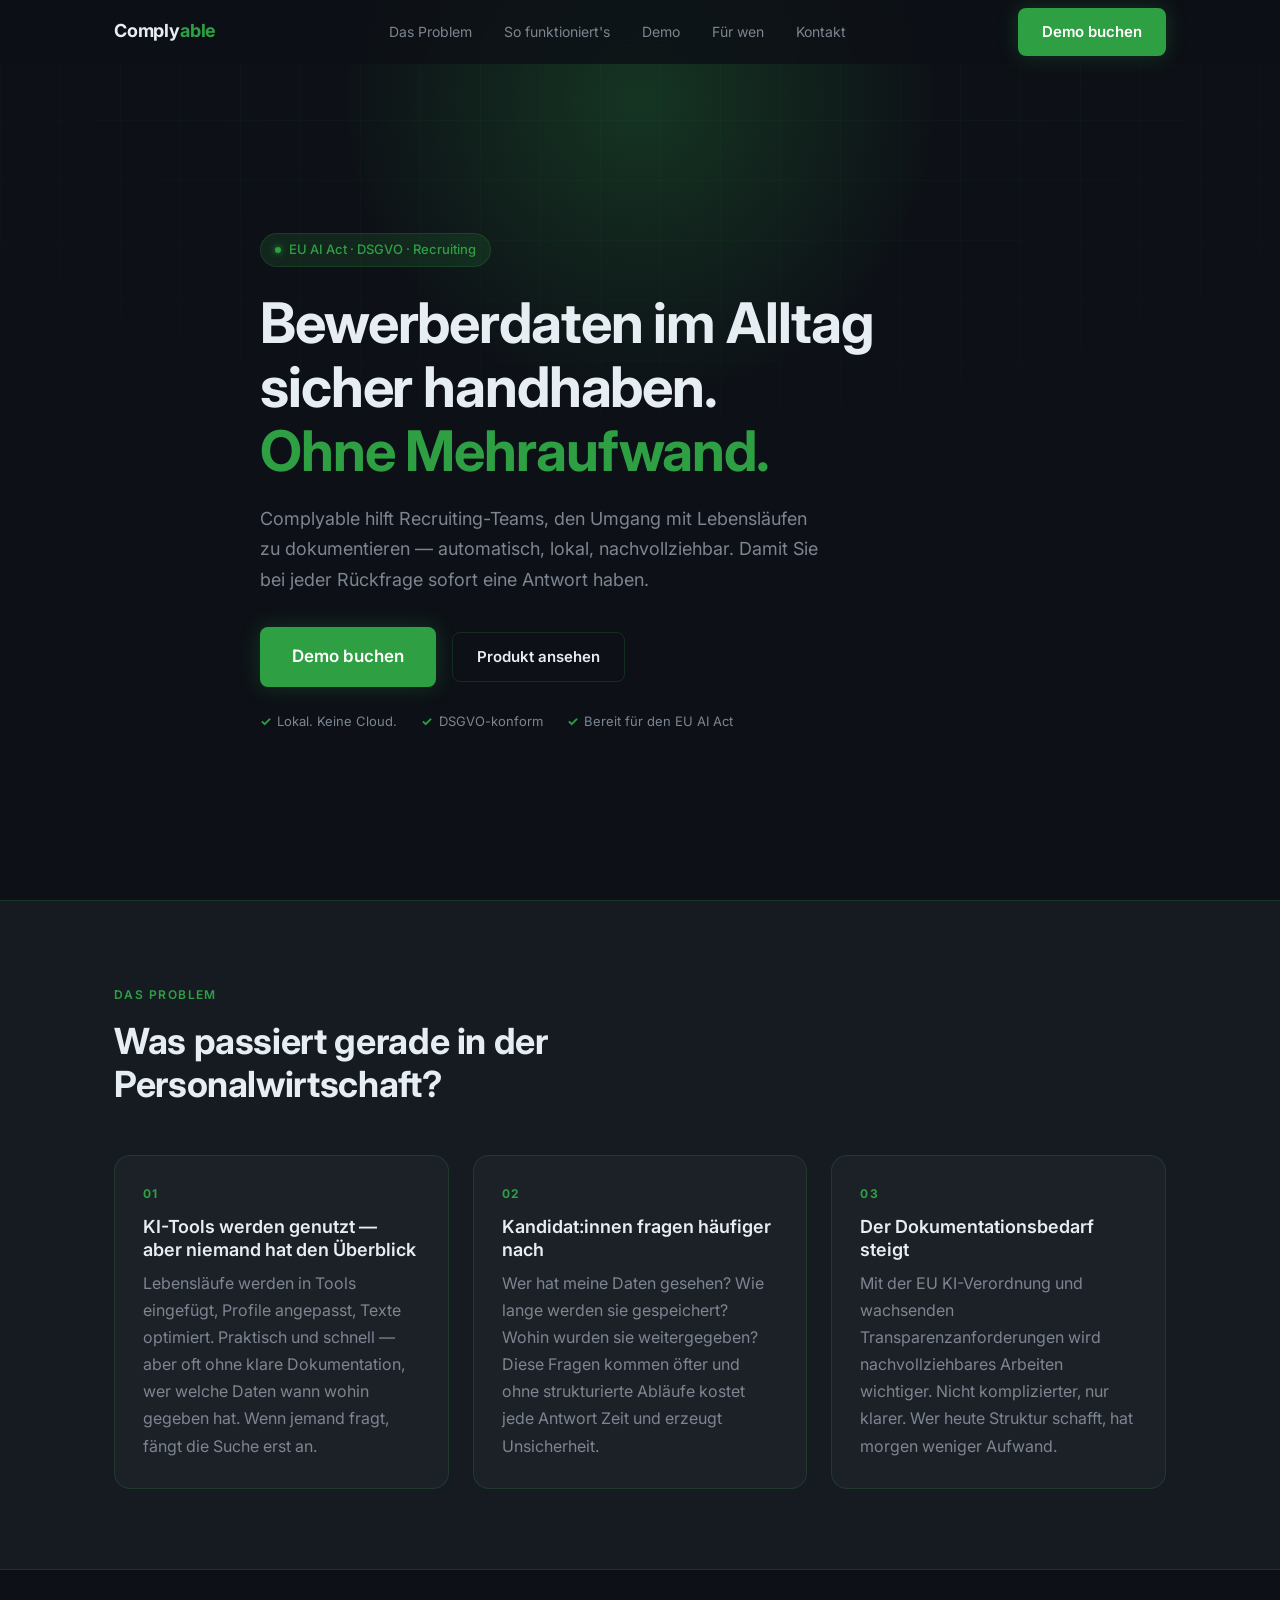
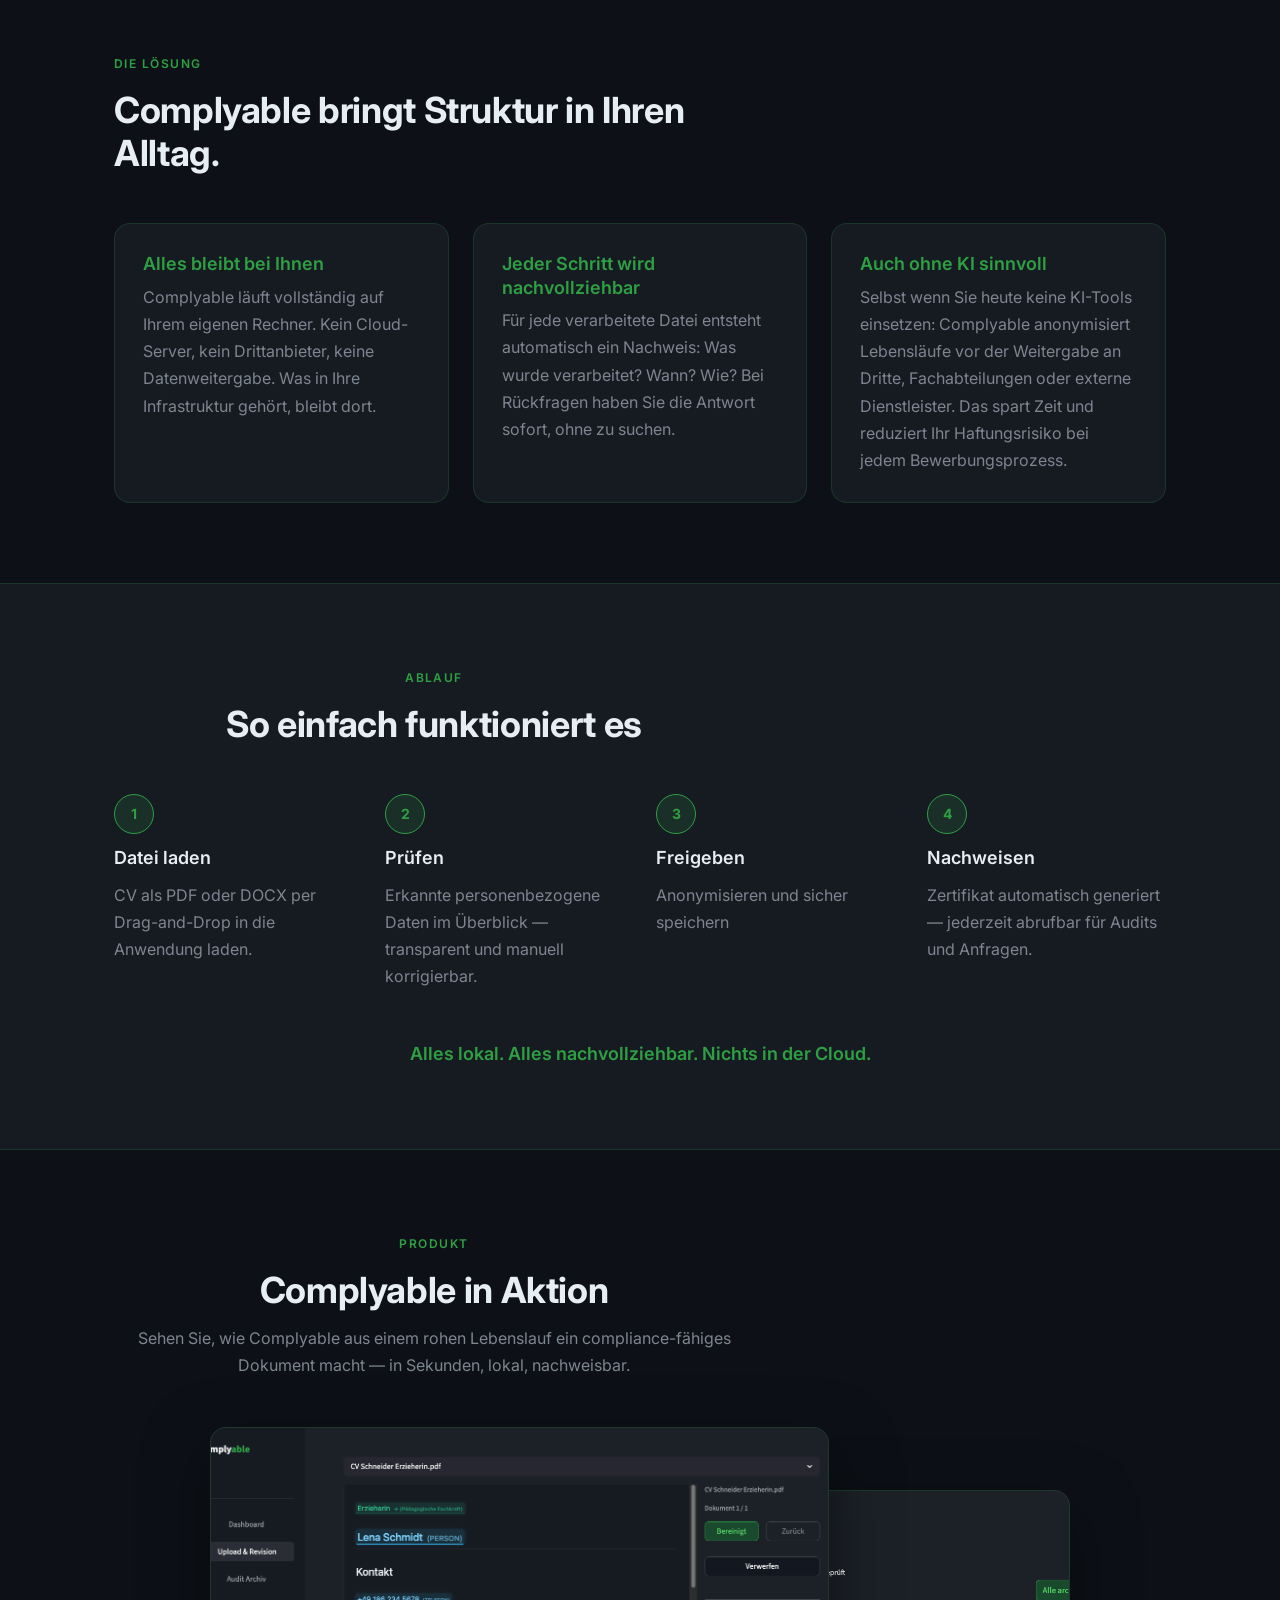
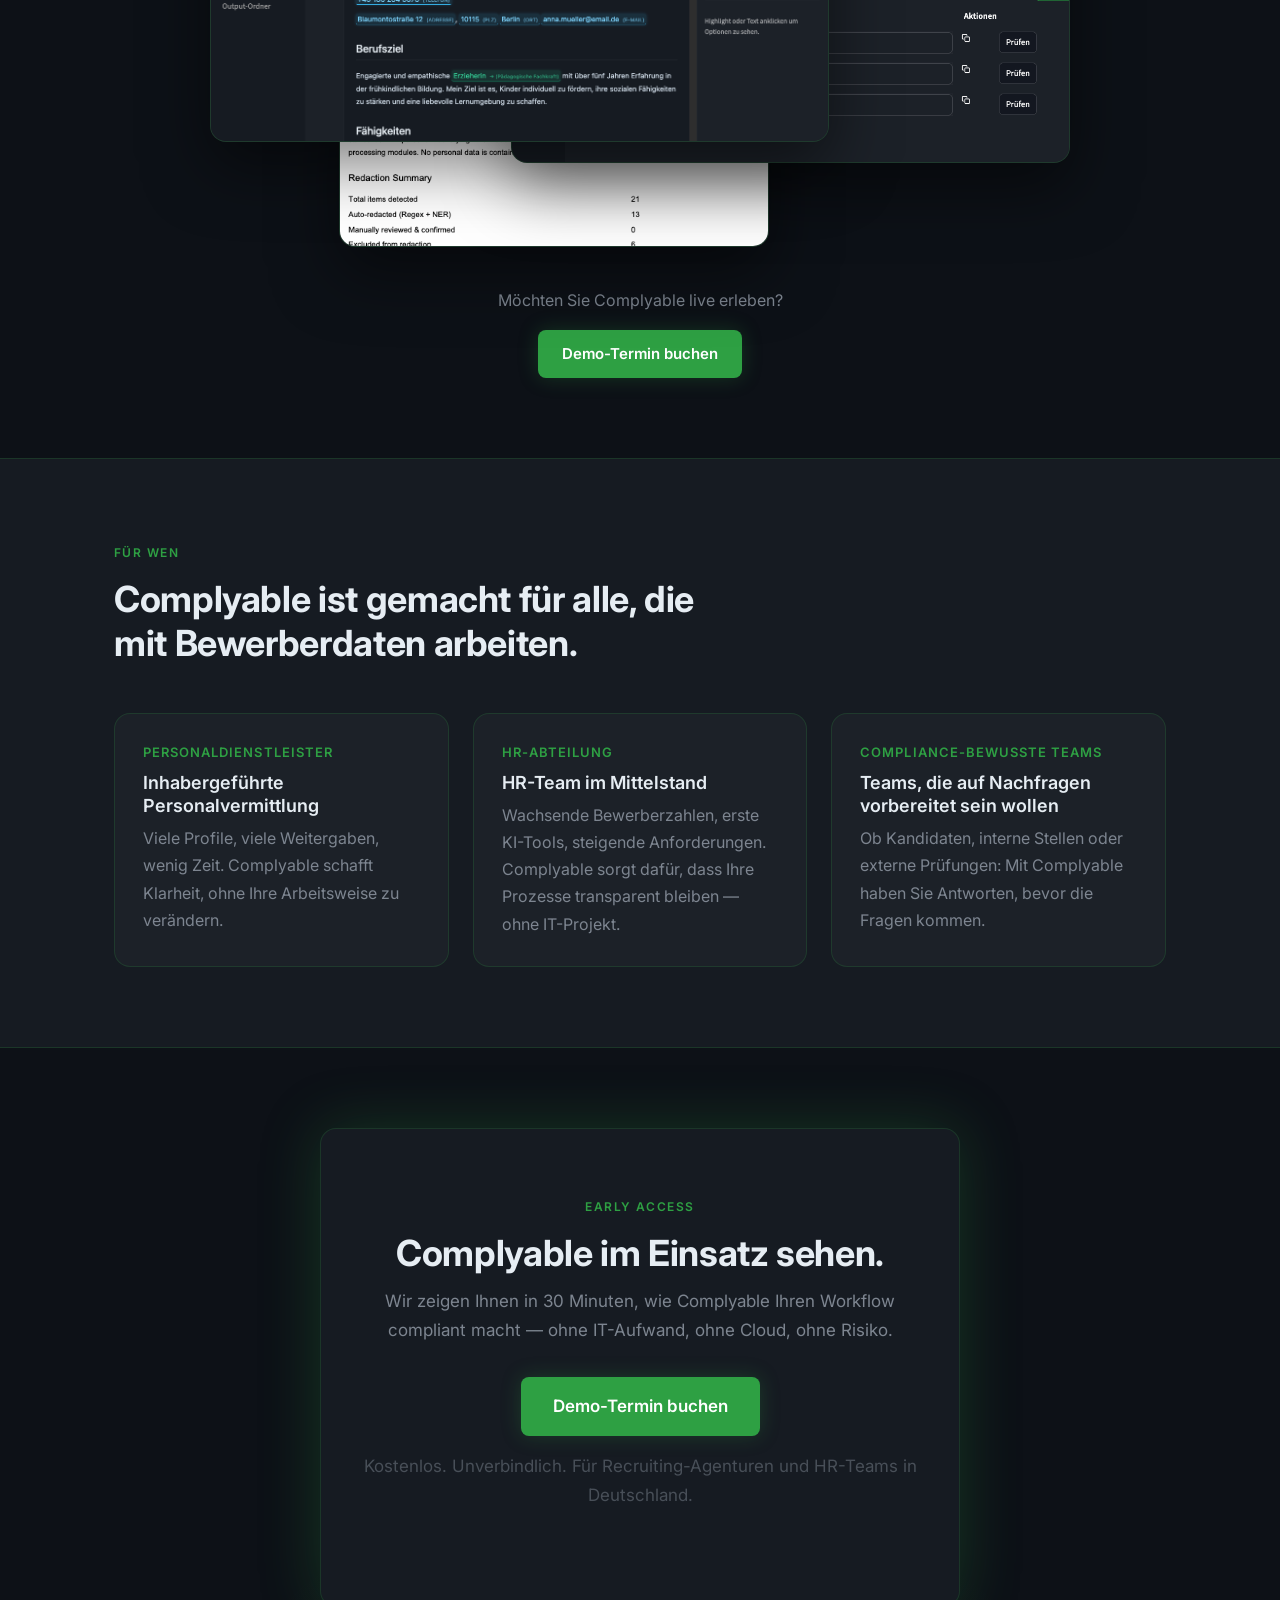
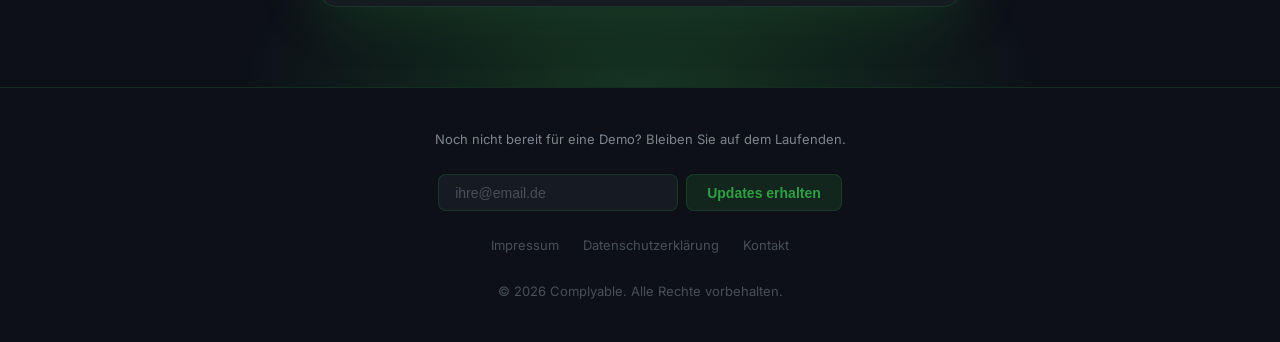
==== commit fd25d2bf: "add new context" ====
--- a/index.html
+++ b/index.html
@@ -35,8 +35,8 @@
     <div class="container">
       <div class="hero-content">
         <div class="hero-badge">EU AI Act · DSGVO · Recruiting</div>
-        <h1>Bewerberdaten und KI:<br><em>sicher, lokal, nachweisbar.</em></h1>
-        <p>Complyable schützt die Daten Ihrer Kandidaten beim Einsatz von KI-Tools — automatisch, ohne Cloud, mit vollständigem Prüfprotokoll. Bevor die neuen Regeln Sie einholen.</p>
+        <h1>Bewerberdaten im Alltag sicher handhaben.<br><em>Ohne Mehraufwand.</em></h1>
+        <p>Complyable hilft Recruiting-Teams, den Umgang mit Lebensläufen zu dokumentieren — automatisch, lokal, nachvollziehbar. Damit Sie bei jeder Rückfrage sofort eine Antwort haben.</p>
         <div class="hero-cta-group">
           <a href="https://calendly.com/demo-complyable/30min" target="_blank" class="btn btn-primary btn-lg">Demo buchen</a>
           <a href="#demo" class="btn btn-ghost">Produkt ansehen</a>
@@ -55,26 +55,26 @@
     <div class="container">
       <div class="section-header">
         <span class="section-label">Das Problem</span>
-        <h2>Was passiert gerade in Ihrer Recruiting-Agentur?</h2>
+        <h2>Was passiert gerade in der Personalwirtschaft?</h2>
       </div>
       <div class="problem-grid">
 
         <div class="problem-card">
           <div class="problem-number">01</div>
-          <h3>Kandidatendaten verlassen Ihr Unternehmen</h3>
-          <p>Sie oder Ihr Team fügen Lebensläufe in ChatGPT oder ähnliche Tools ein. Schnell, praktisch, effizient. Aber jedes Mal verlassen personenbezogene Daten Ihr Unternehmen — ohne Auftragsverarbeitungsvertrag, ohne Einwilligung, ohne Nachweis. Das ist kein Graubereich. Das ist ein DSGVO-Verstoß.</p>
+          <h3>KI-Tools werden genutzt — aber niemand hat den Überblick</h3>
+          <p>Lebensläufe werden in Tools eingefügt, Profile angepasst, Texte optimiert. Praktisch und schnell — aber oft ohne klare Dokumentation, wer welche Daten wann wohin gegeben hat. Wenn jemand fragt, fängt die Suche erst an.</p>
         </div>
 
         <div class="problem-card">
           <div class="problem-number">02</div>
-          <h3>Bußgelder sind keine Theorie mehr</h3>
-          <p>Die Datenschutzbehörden werden aktiver. Bußgelder für DSGVO-Verstöße im Umgang mit Bewerberdaten treffen auch kleine Agenturen. Mittlere fünfstellige Beträge können für ein kleines Unternehmen existenzbedrohend sein — und die Frage "Was haben Sie mit meinen Daten gemacht?" werden Kandidaten zunehmend stellen.</p>
+          <h3>Kandidat:innen fragen häufiger nach</h3>
+          <p>Wer hat meine Daten gesehen? Wie lange werden sie gespeichert? Wohin wurden sie weitergegeben? Diese Fragen kommen öfter und ohne strukturierte Abläufe kostet jede Antwort Zeit und erzeugt Unsicherheit.</p>
         </div>
 
         <div class="problem-card">
           <div class="problem-number">03</div>
-          <h3>Der EU AI Act stuft Recruiting-KI als hochriskant ein</h3>
-          <p>KI-gestützte Recruiting-Prozesse sind explizit als hochriskant klassifiziert. Der Digital Omnibus der EU-Kommission verschiebt einige Fristen — er schafft die Anforderungen nicht ab. Wer jetzt nicht handelt, wird unter Druck entscheiden müssen.</p>
+          <h3>Der Dokumentationsbedarf steigt</h3>
+          <p>Mit der EU KI-Verordnung und wachsenden Transparenzanforderungen wird nachvollziehbares Arbeiten wichtiger. Nicht komplizierter, nur klarer. Wer heute Struktur schafft, hat morgen weniger Aufwand.</p>
         </div>
 
       </div>
@@ -86,7 +86,7 @@
     <div class="container">
       <div class="section-header">
         <span class="section-label">Die Lösung</span>
-        <h2>Complyable gibt Ihnen die Kontrolle zurück.</h2>
+        <h2>Complyable bringt Struktur in Ihren Alltag.</h2>
       </div>
       <div class="solution-grid">
 
@@ -96,8 +96,8 @@
         </div>
 
         <div class="solution-card">
-          <h3>Kein Bußgeld ohne Nachweis</h3>
-          <p>Für jede verarbeitete Datei erstellt Complyable automatisch ein Schwärzungszertifikat mit Zeitstempel, Prüfprotokoll und Methodennachweis. Wenn jemand fragt, was mit den Daten passiert ist, haben Sie eine klare Antwort.</p>
+          <h3>Jeder Schritt wird nachvollziehbar</h3>
+          <p>Für jede verarbeitete Datei entsteht automatisch ein Nachweis: Was wurde verarbeitet? Wann? Wie? Bei Rückfragen haben Sie die Antwort sofort, ohne zu suchen.</p>
         </div>
 
         <div class="solution-card">
@@ -114,13 +114,13 @@
     <div class="container">
       <div class="section-header text-center">
         <span class="section-label">Ablauf</span>
-        <h2>In vier Schritten zum compliance-fähigen Workflow</h2>
+        <h2>So einfach funktioniert es</h2>
       </div>
       <div class="steps">
 
         <div class="step">
           <div class="step-number">1</div>
-          <h3>Hochladen</h3>
+          <h3>Datei laden</h3>
           <p>CV als PDF oder DOCX per Drag-and-Drop in die Anwendung laden.</p>
         </div>
 
@@ -133,17 +133,17 @@
         <div class="step">
           <div class="step-number">3</div>
           <h3>Freigeben</h3>
-          <p>Schwärzung bestätigen und Dokument sicher im lokalen Vault speichern.</p>
+          <p>Anonymisieren und sicher speichern</p>
         </div>
 
         <div class="step">
           <div class="step-number">4</div>
           <h3>Nachweisen</h3>
-          <p>Schwärzungszertifikat automatisch generiert — jederzeit abrufbar für Audits und Anfragen.</p>
-        </div>
-
-      </div>
-      <p class="how-footer">Alles auf Ihrem Rechner. Nichts in der Cloud.</p>
+          <p>Zertifikat automatisch generiert — jederzeit abrufbar für Audits und Anfragen.</p>
+        </div>
+
+      </div>
+      <p class="how-footer">Alles lokal. Alles nachvollziehbar. Nichts in der Cloud.</p>
     </div>
   </section>
 
@@ -181,26 +181,26 @@
     <div class="container">
       <div class="section-header">
         <span class="section-label">Für wen</span>
-        <h2>Complyable ist gemacht für Teams, die mit Bewerberdaten arbeiten.</h2>
+        <h2>Complyable ist gemacht für alle, die mit Bewerberdaten arbeiten.</h2>
       </div>
       <div class="persona-grid">
 
         <div class="persona-card">
-          <div class="persona-role">Recruiting-Agentur</div>
+          <div class="persona-role">Personaldienstleister</div>
           <h3>Inhabergeführte Personalvermittlung</h3>
-          <p>Sie vermitteln täglich Kandidaten, nutzen KI-Tools zur Effizienzsteigerung und haben keine eigene Rechtsabteilung. Complyable gibt Ihnen die Dokumentationsstruktur, die Sie bräuchten, wenn Sie einen Datenschutzbeauftragten hätten.</p>
+          <p>Viele Profile, viele Weitergaben, wenig Zeit. Complyable schafft Klarheit, ohne Ihre Arbeitsweise zu verändern.</p>
         </div>
 
         <div class="persona-card">
           <div class="persona-role">HR-Abteilung</div>
           <h3>HR-Team im Mittelstand</h3>
-          <p>Ihr Unternehmen wächst, die Bewerberzahlen steigen, und der Druck auf schnelle KI-gestützte Vorauswahl auch. Complyable stellt sicher, dass dieser Prozess compliant bleibt — ohne IT-Projekt, ohne Mehraufwand.</p>
+          <p>Wachsende Bewerberzahlen, erste KI-Tools, steigende Anforderungen. Complyable sorgt dafür, dass Ihre Prozesse transparent bleiben — ohne IT-Projekt.</p>
         </div>
 
         <div class="persona-card">
           <div class="persona-role">Compliance-bewusste Teams</div>
-          <h3>Unternehmen unter Prüfdruck</h3>
-          <p>Sie haben bereits eine Anfrage eines Kandidaten zu seinen Daten erhalten oder bereiten sich auf ein Audit vor. Das Schwärzungsprotokoll von Complyable liefert Ihnen die Antworten, die Sie brauchen.</p>
+          <h3>Teams, die auf Nachfragen vorbereitet sein wollen</h3>
+          <p>Ob Kandidaten, interne Stellen oder externe Prüfungen: Mit Complyable haben Sie Antworten, bevor die Fragen kommen.</p>
         </div>
 
       </div>
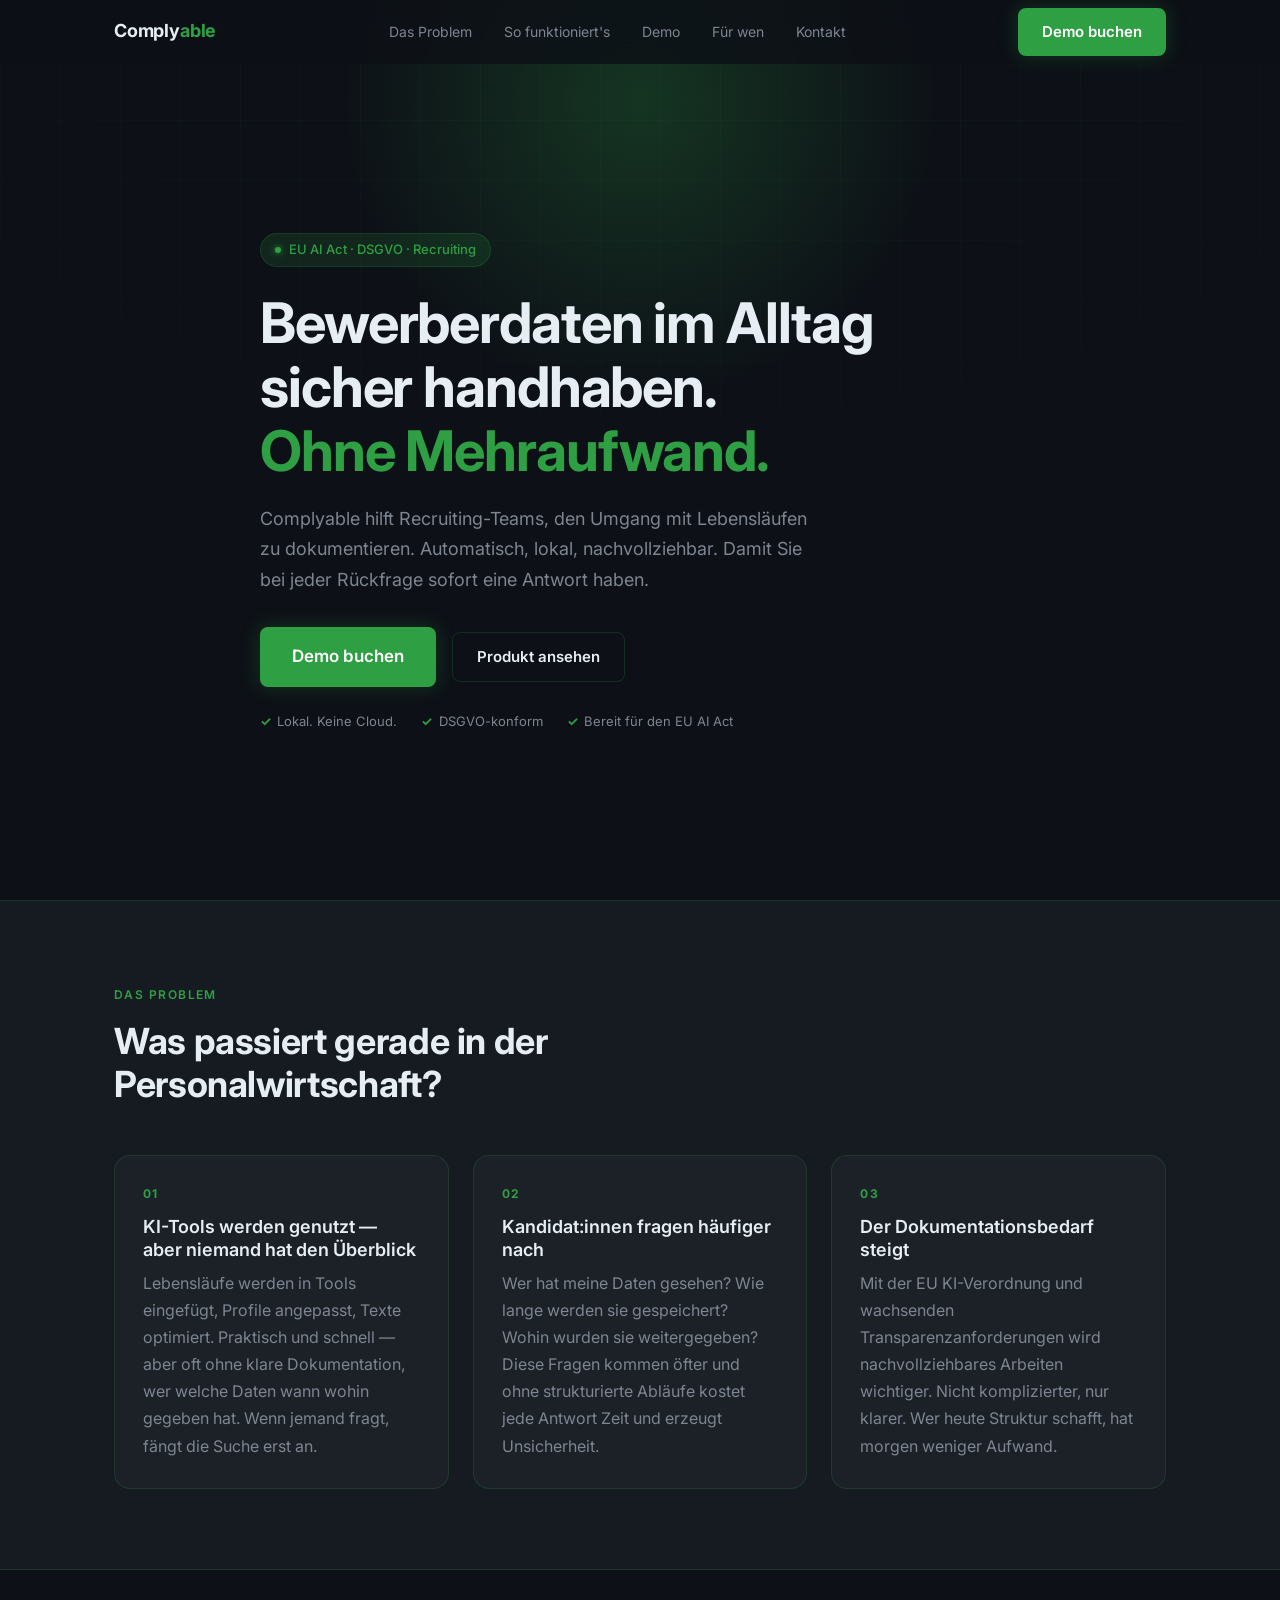
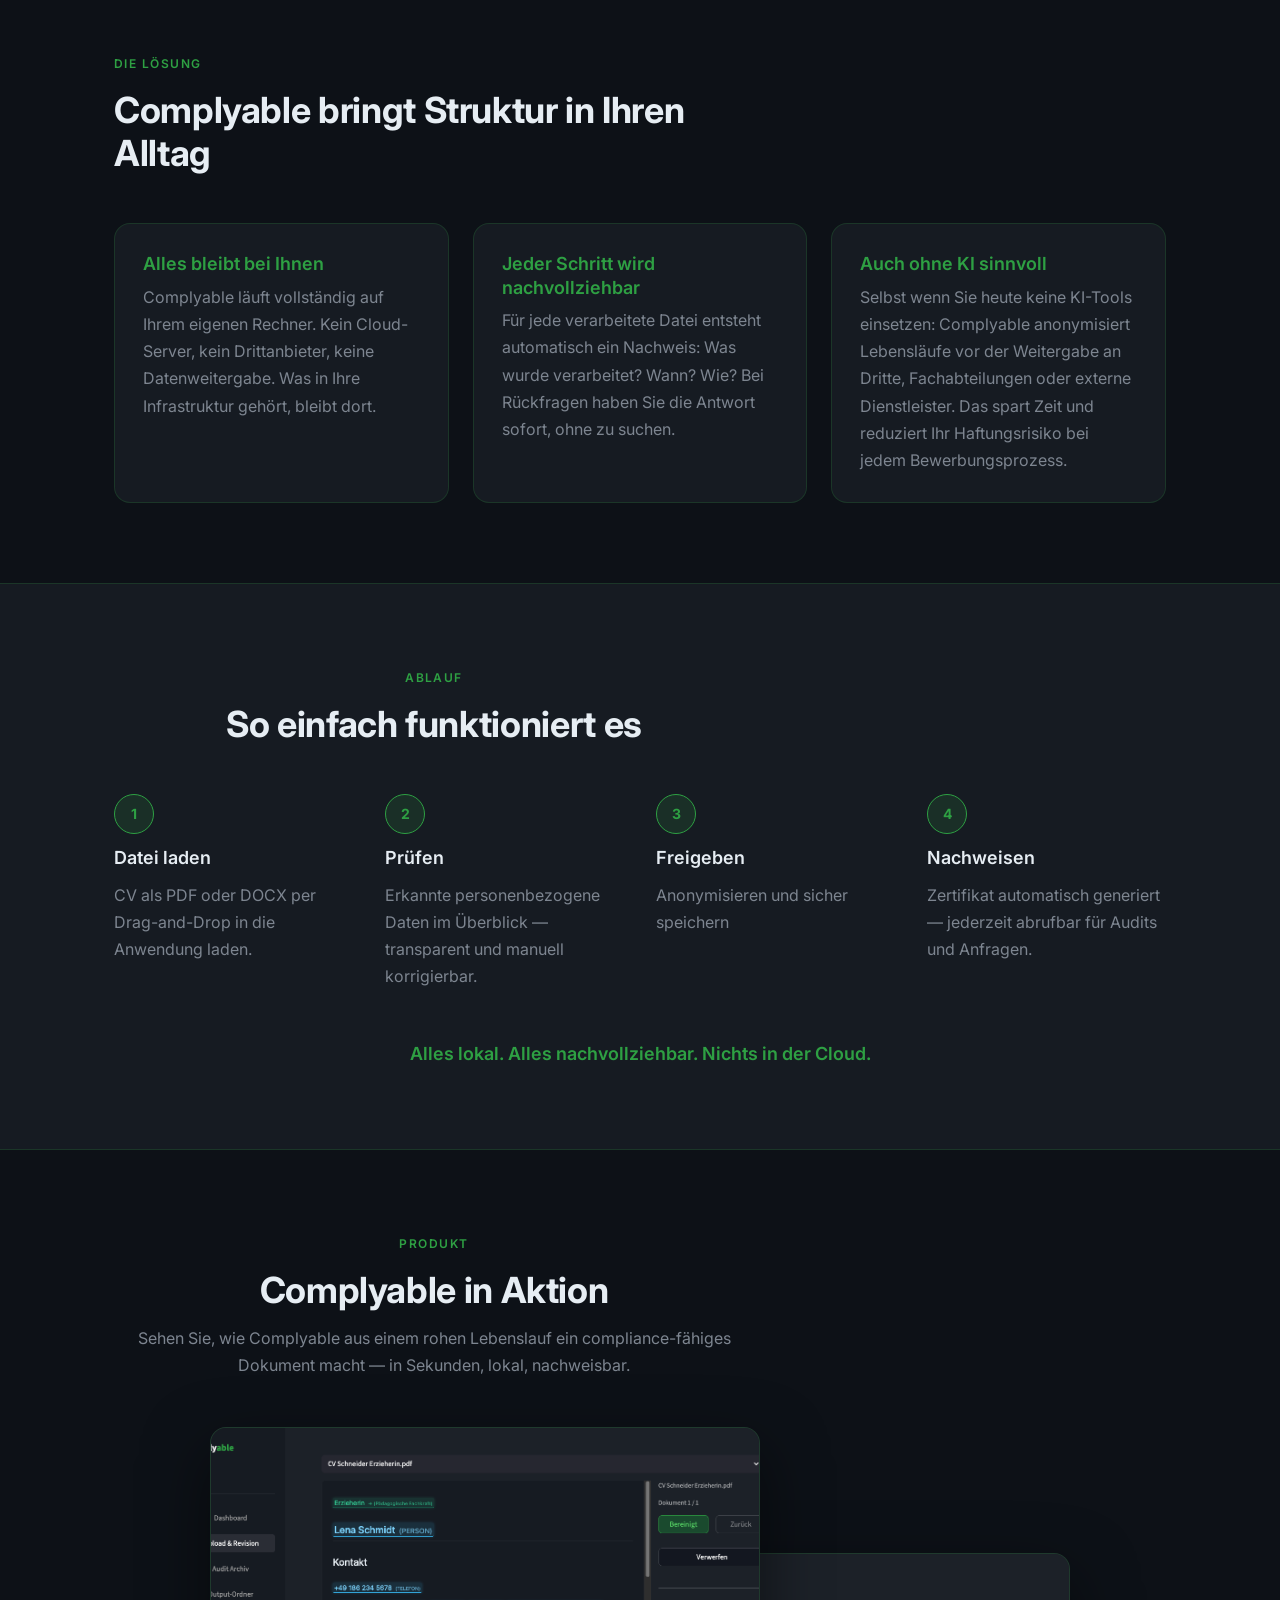
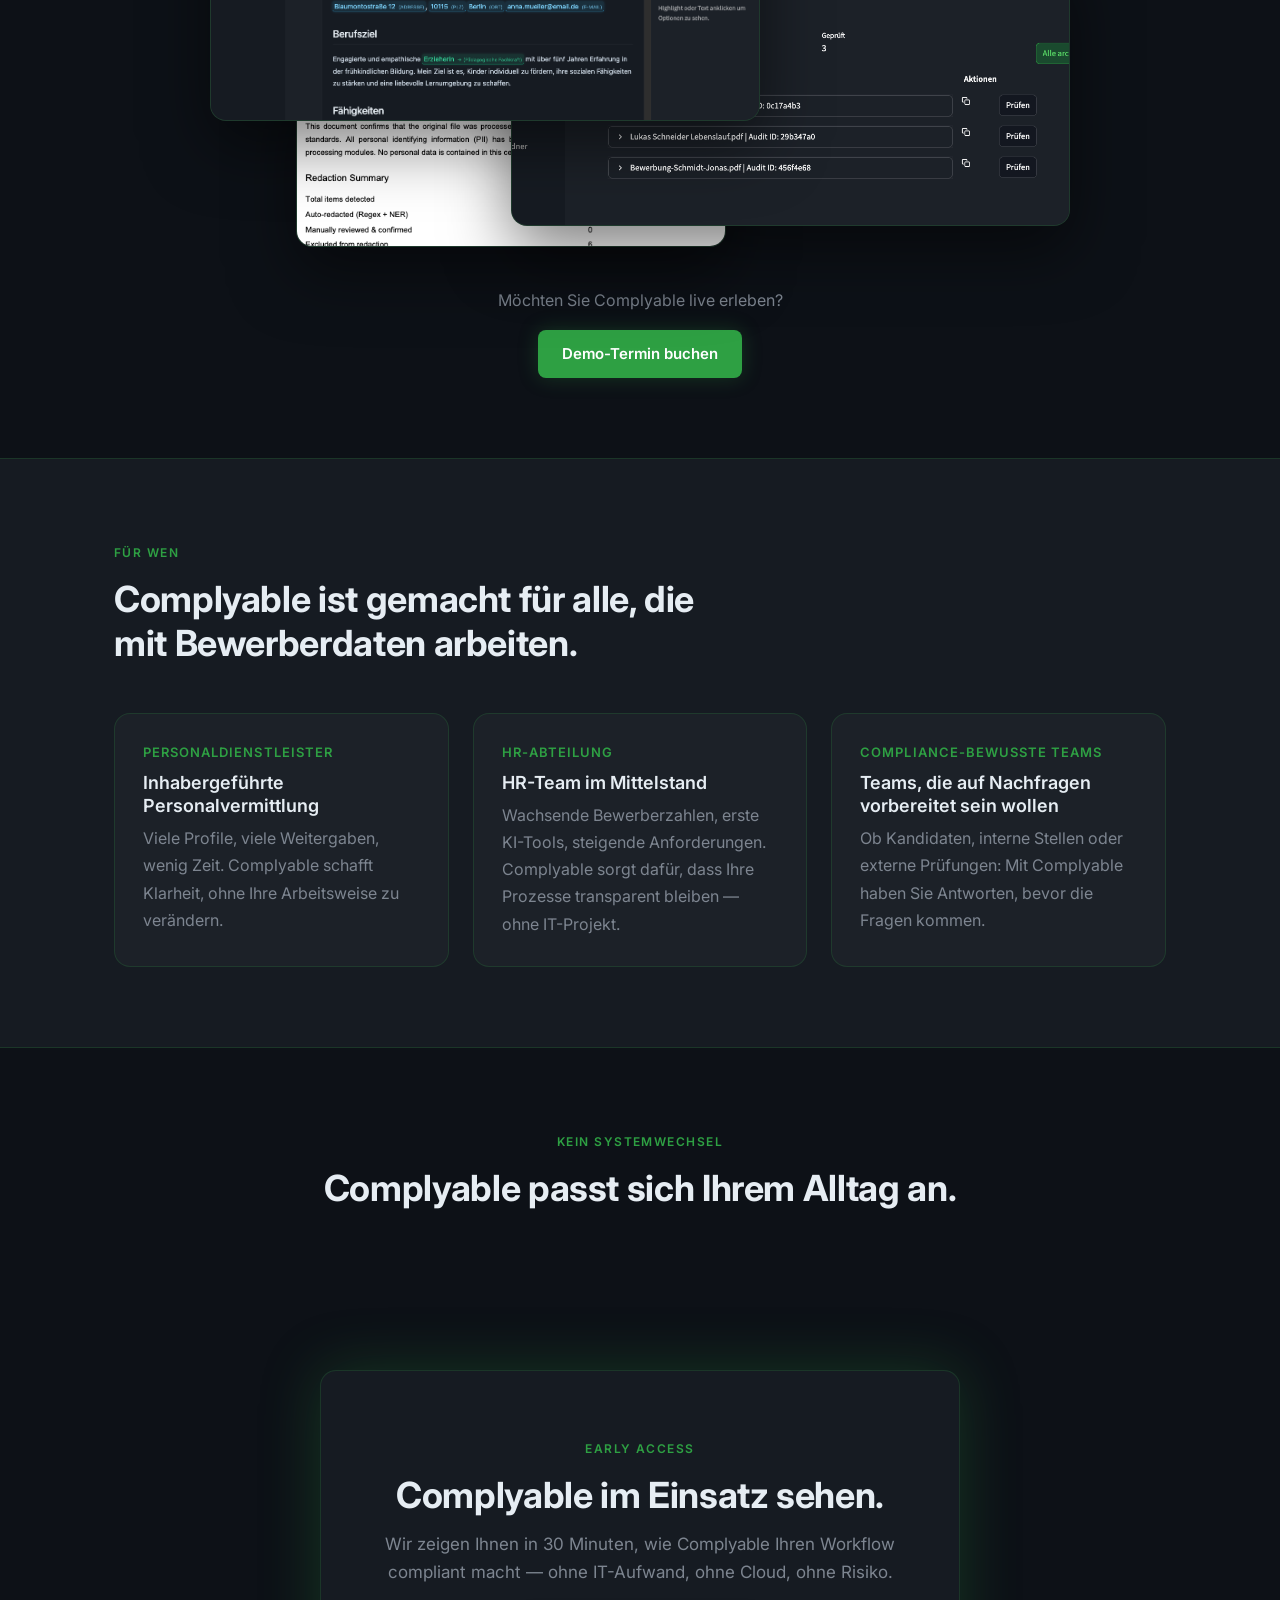
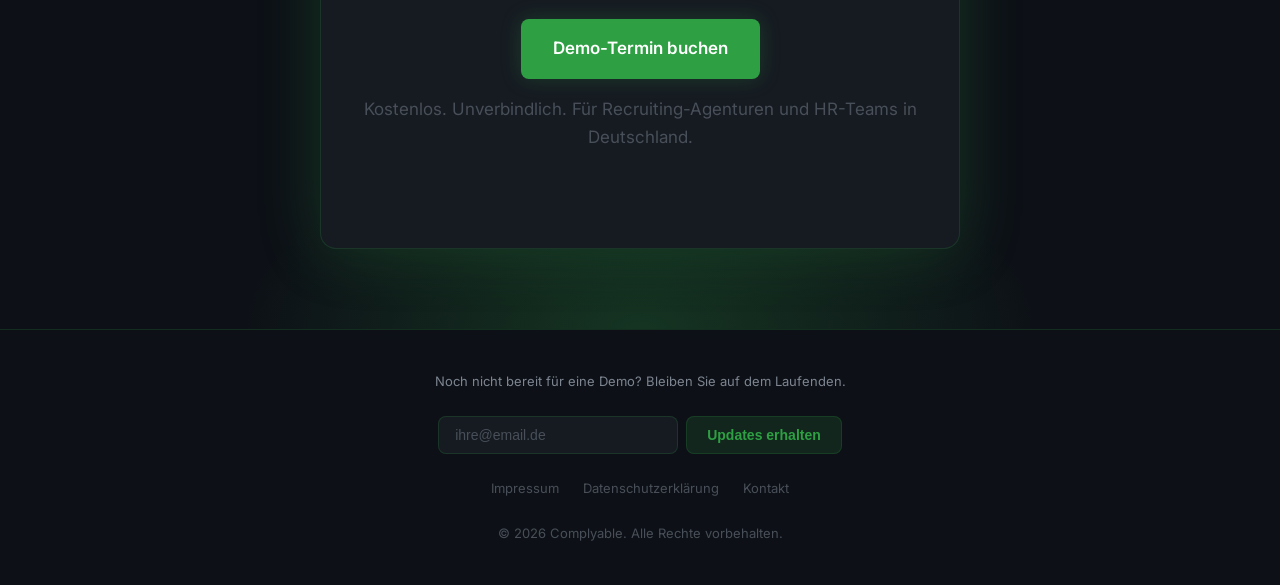
==== commit e03832ea: "add claim at end of document" ====
--- a/index.html
+++ b/index.html
@@ -36,7 +36,7 @@
       <div class="hero-content">
         <div class="hero-badge">EU AI Act · DSGVO · Recruiting</div>
         <h1>Bewerberdaten im Alltag sicher handhaben.<br><em>Ohne Mehraufwand.</em></h1>
-        <p>Complyable hilft Recruiting-Teams, den Umgang mit Lebensläufen zu dokumentieren — automatisch, lokal, nachvollziehbar. Damit Sie bei jeder Rückfrage sofort eine Antwort haben.</p>
+        <p>Complyable hilft Recruiting-Teams, den Umgang mit Lebensläufen zu dokumentieren.  Automatisch, lokal, nachvollziehbar. Damit Sie bei jeder Rückfrage sofort eine Antwort haben.</p>
         <div class="hero-cta-group">
           <a href="https://calendly.com/demo-complyable/30min" target="_blank" class="btn btn-primary btn-lg">Demo buchen</a>
           <a href="#demo" class="btn btn-ghost">Produkt ansehen</a>
@@ -86,7 +86,7 @@
     <div class="container">
       <div class="section-header">
         <span class="section-label">Die Lösung</span>
-        <h2>Complyable bringt Struktur in Ihren Alltag.</h2>
+        <h2>Complyable bringt Struktur in Ihren Alltag</h2>
       </div>
       <div class="solution-grid">
 
@@ -205,6 +205,12 @@
 
       </div>
     </div>
+  </section>
+  <section class="section" id="claim">
+    <div>
+        <span class="section-label">Kein Systemwechsel</span>
+        <h2>Complyable passt sich Ihrem Alltag an.</h2>
+      </div>
   </section>
 
   <!-- ── CTA ── -->
--- a/style.css
+++ b/style.css
@@ -339,25 +339,25 @@
   font-size: 0.875rem;
 }
 .screen-1 {
-  width: 72%; height: 75%;
+  width: 64%; height: 70%;
   top: 0; left: 0; z-index: 3;
   animation: float1 6s ease-in-out infinite;
 }
 .screen-2 {
   width: 65%; height: 65%;
-  top: 15%; right: 0; z-index: 2;
+  top: 30%; right: 0; z-index: 2;
   animation: float2 6s ease-in-out infinite;
   border-color: var(--accent);
   box-shadow: 0 0 40px var(--accent-glow), 0 24px 64px rgba(0,0,0,0.5);
 }
 .screen-3 {
   width: 50%; height: 40%;
-  bottom: 0; left: 15%; z-index: 1;
+  bottom: 0; left: 10%; z-index: 1;
   animation: float3 6s ease-in-out infinite;
 }
-@keyframes float1 { 0%,100%{transform:translateY(0)} 50%{transform:translateY(-8px)} }
+@keyframes float1 { 0%,100%{transform:translateY(0)} 50%{transform:translateY(-6px)} }
 @keyframes float2 { 0%,100%{transform:translateY(0)} 50%{transform:translateY(-12px)} }
-@keyframes float3 { 0%,100%{transform:translateY(0)} 50%{transform:translateY(-6px)} }
+@keyframes float3 { 0%,100%{transform:translateY(0)} 50%{transform:translateY(-8px)} }
 .screen img { width: 100%; height: 100%; object-fit: cover; }
 .demo-cta { text-align: center; }
 .demo-cta p { margin-bottom: 1rem; }
@@ -388,6 +388,11 @@
   margin-bottom: 0.5rem;
 }
 .persona-card h3 { color: var(--text); margin-bottom: 0.5rem; }
+
+/* -- CLAIM -- */
+#claim {
+  text-align: center;
+}
 
 /* ── CTA SECTION ── */
 #cta { position: relative; overflow: hidden; }
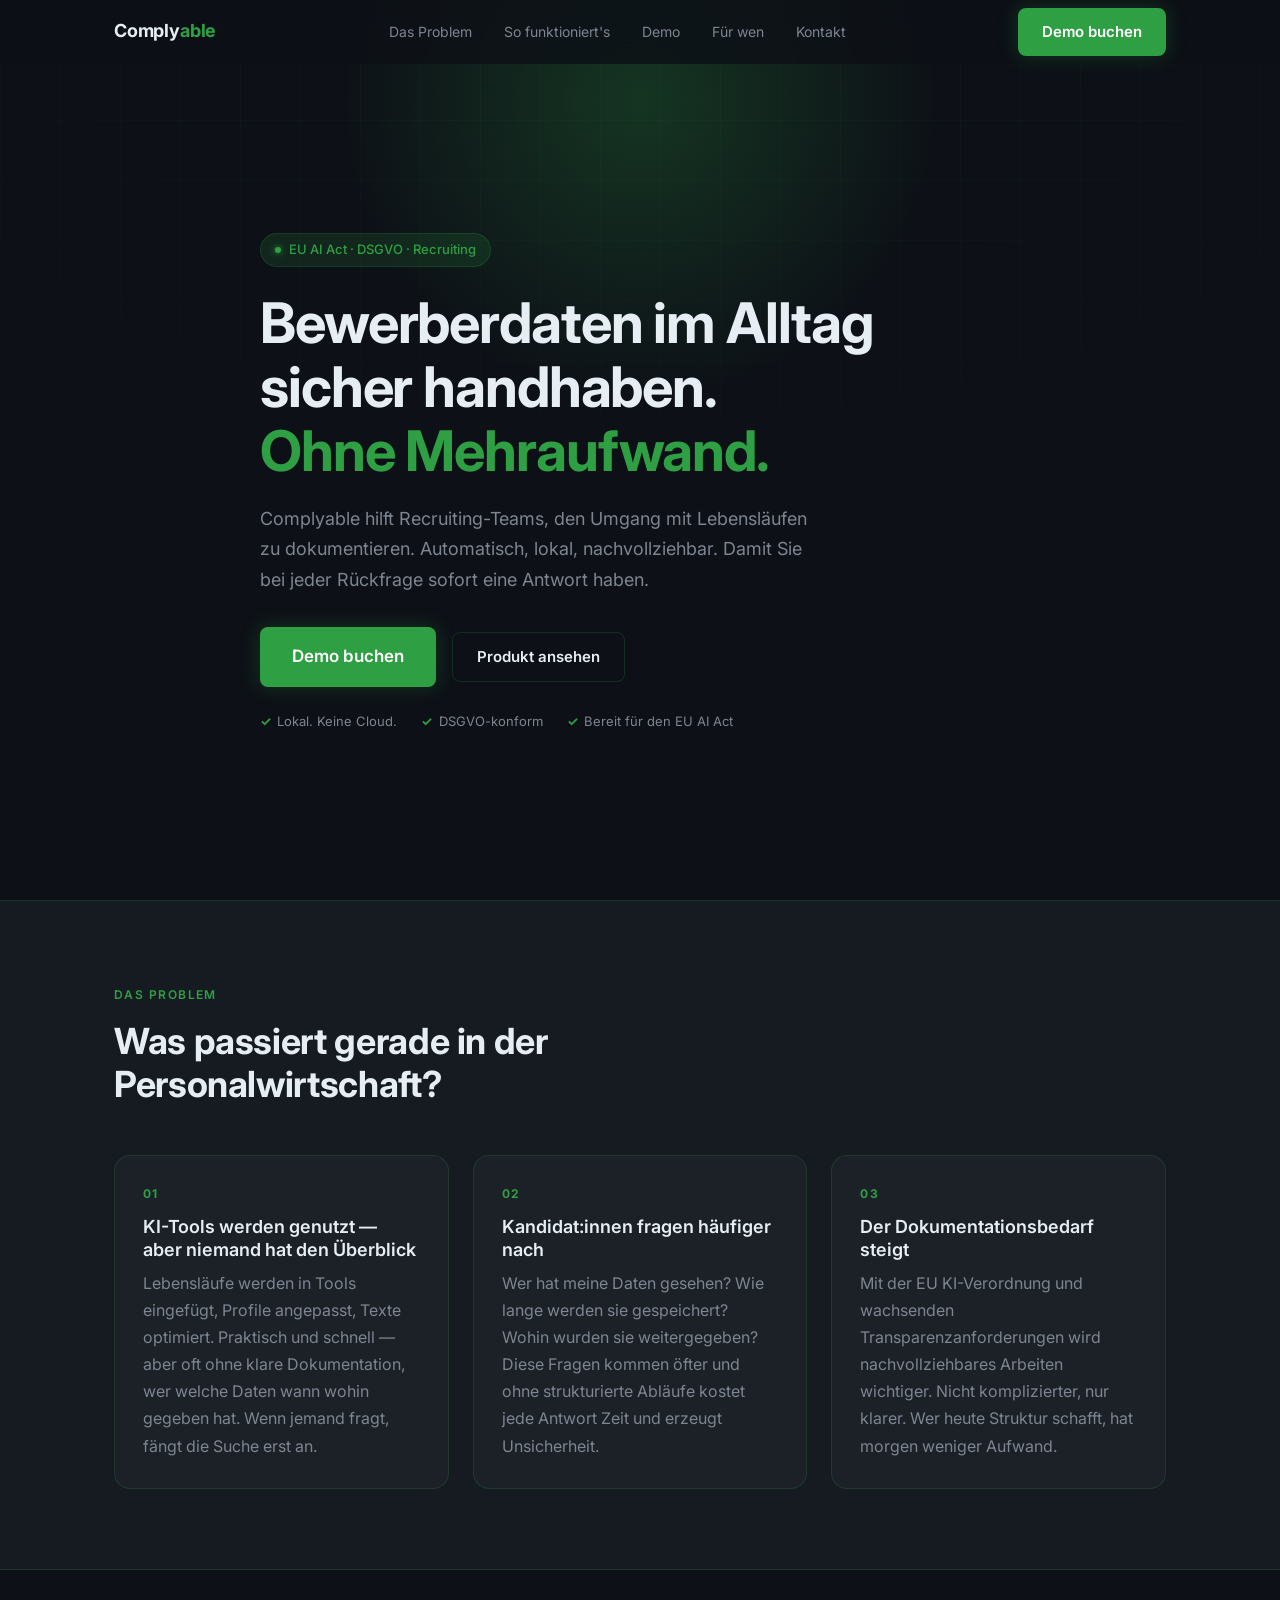
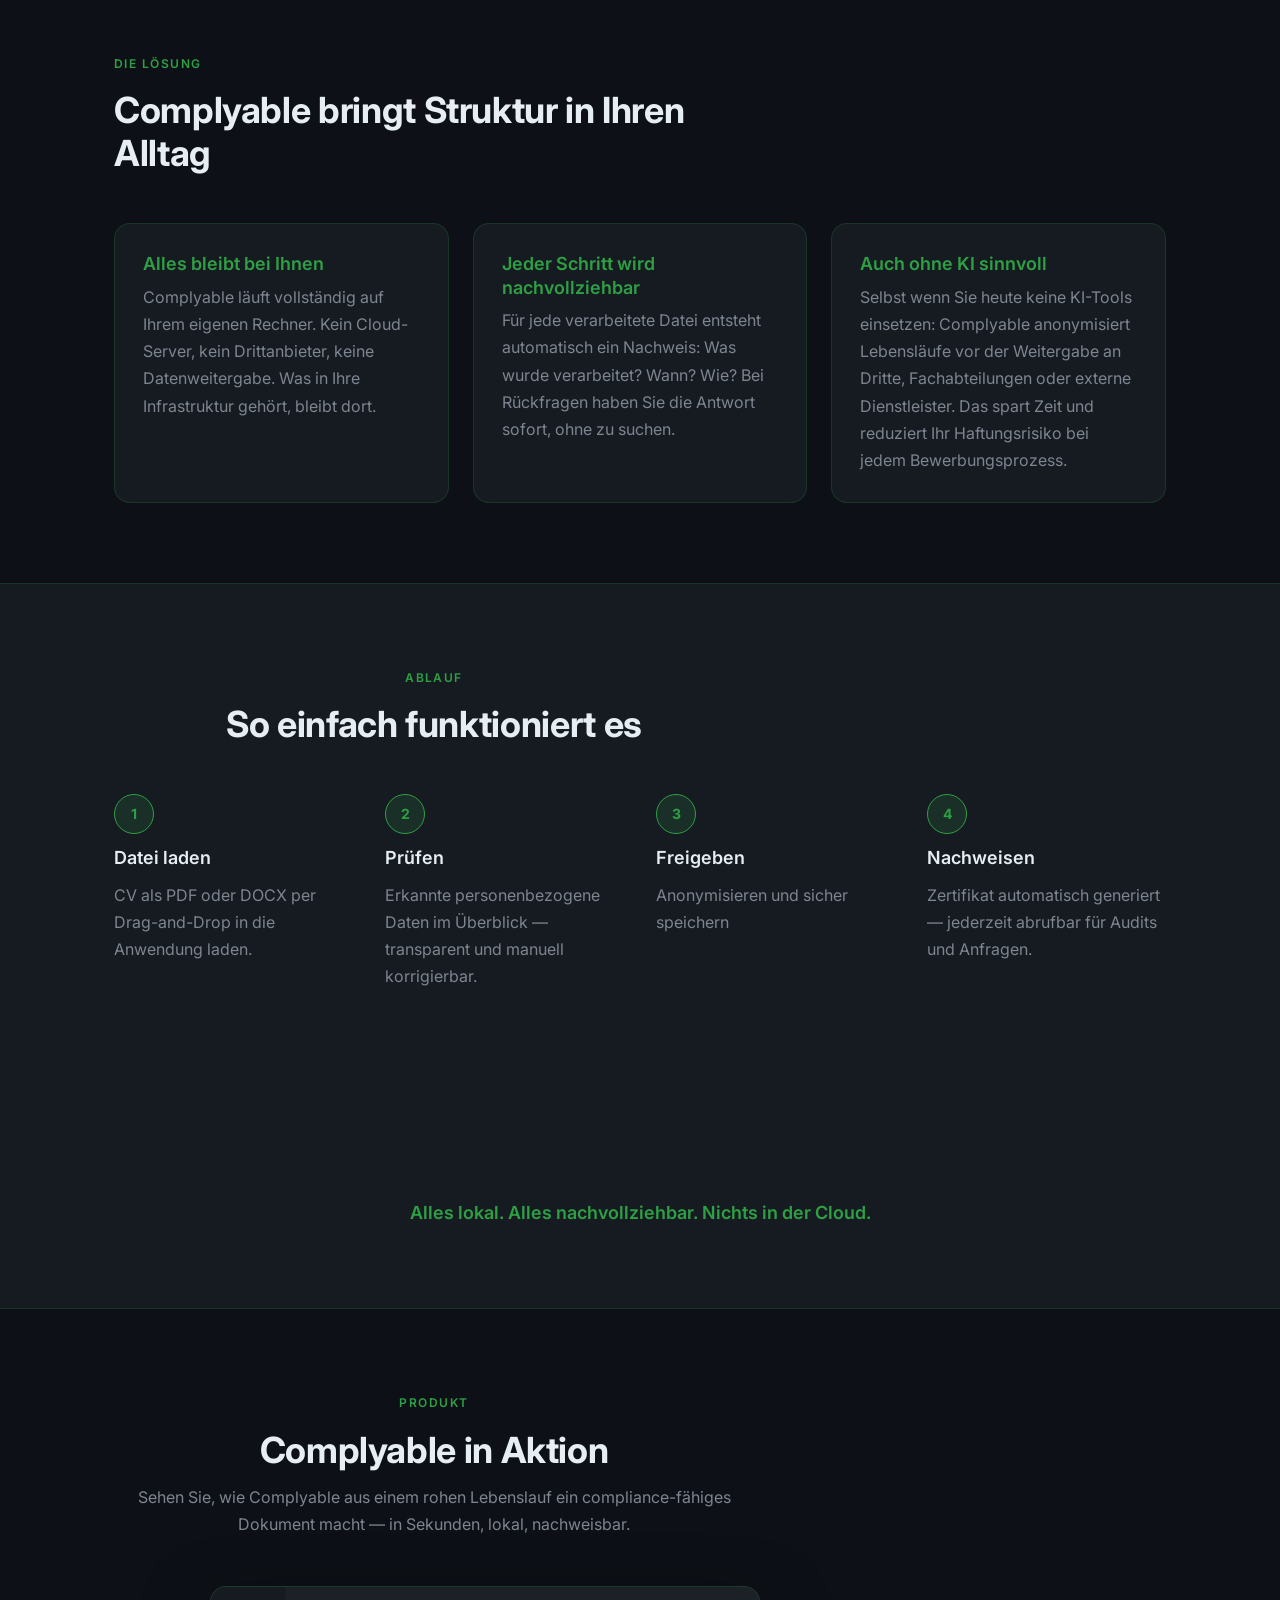
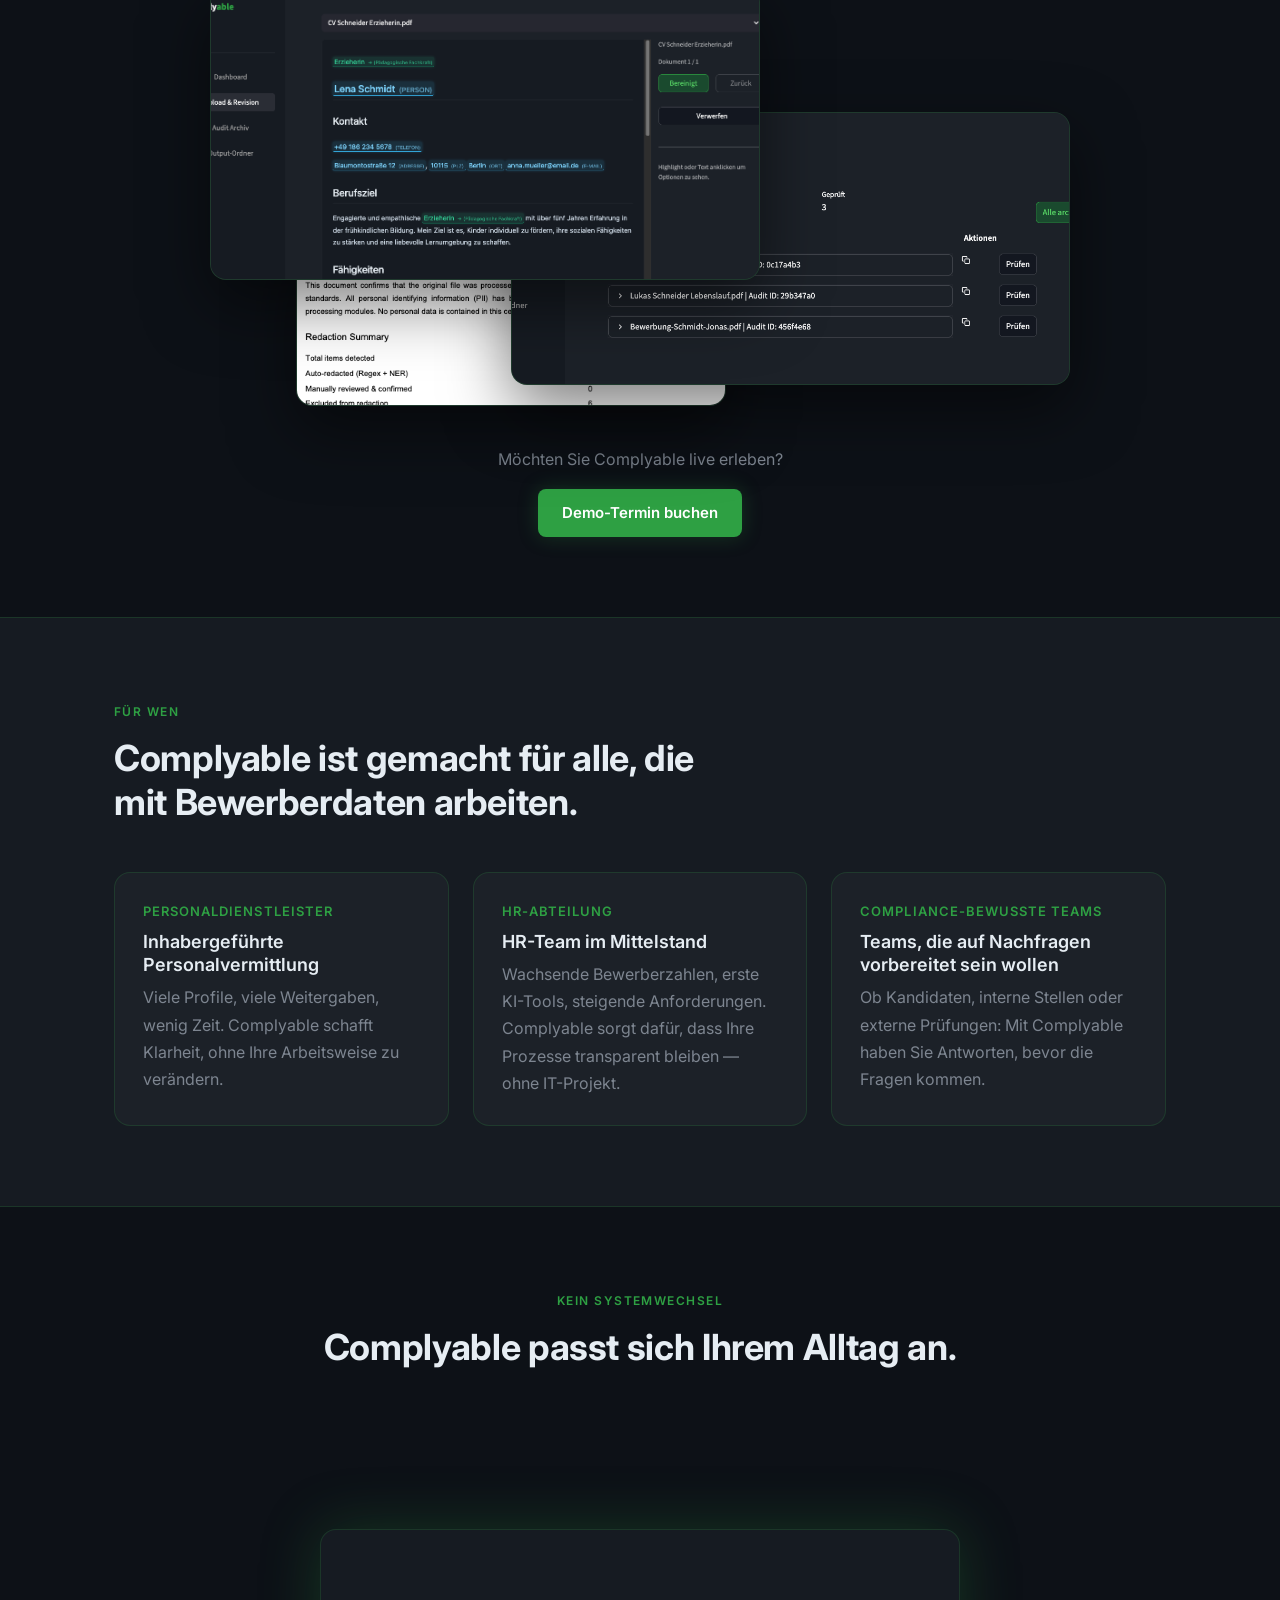
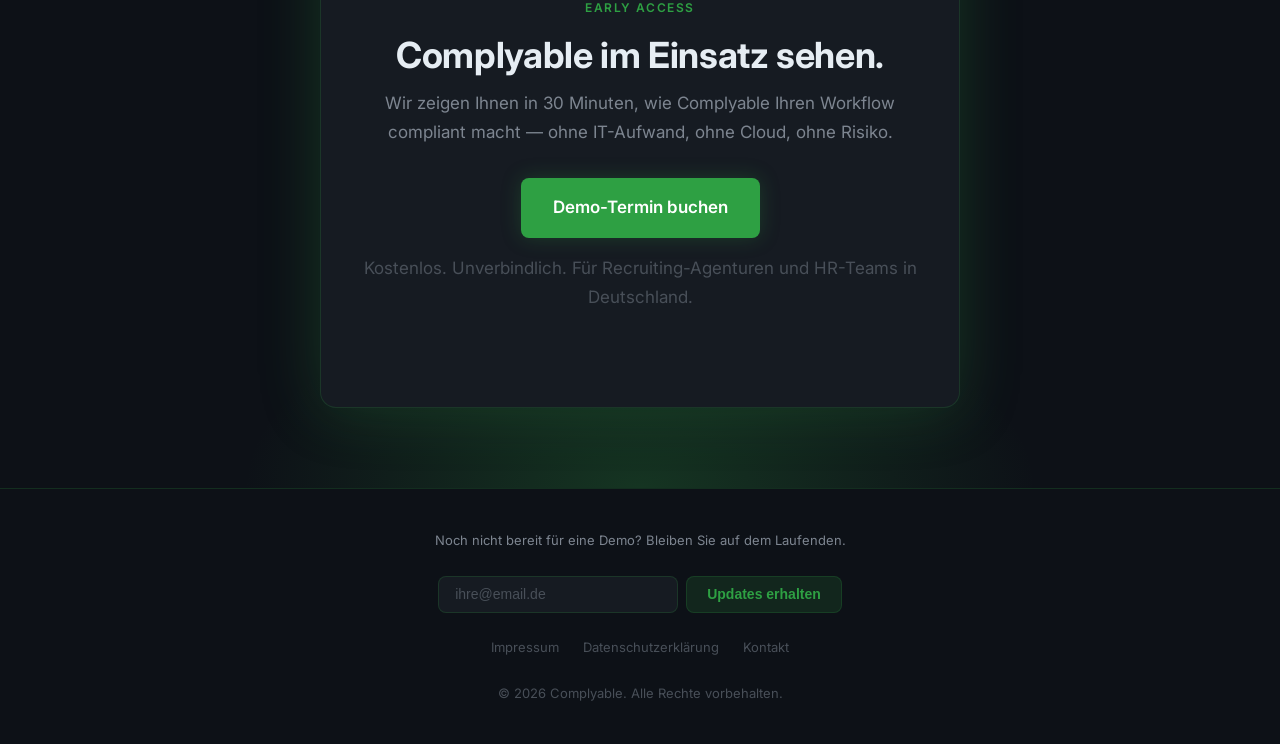
==== commit 94391d92: "add demo video" ====
--- a/index.html
+++ b/index.html
@@ -141,7 +141,11 @@
           <h3>Nachweisen</h3>
           <p>Zertifikat automatisch generiert — jederzeit abrufbar für Audits und Anfragen.</p>
         </div>
-
+        <div>
+          <video width="100%" height="auto" autoplay loop muted playsinline>
+            <source src="https://github.com/user-attachments/assets/74a5876e-ba10-4121-aae2-cf78a5101c57" type="video/webm">
+          </video>
+        </div>
       </div>
       <p class="how-footer">Alles lokal. Alles nachvollziehbar. Nichts in der Cloud.</p>
     </div>
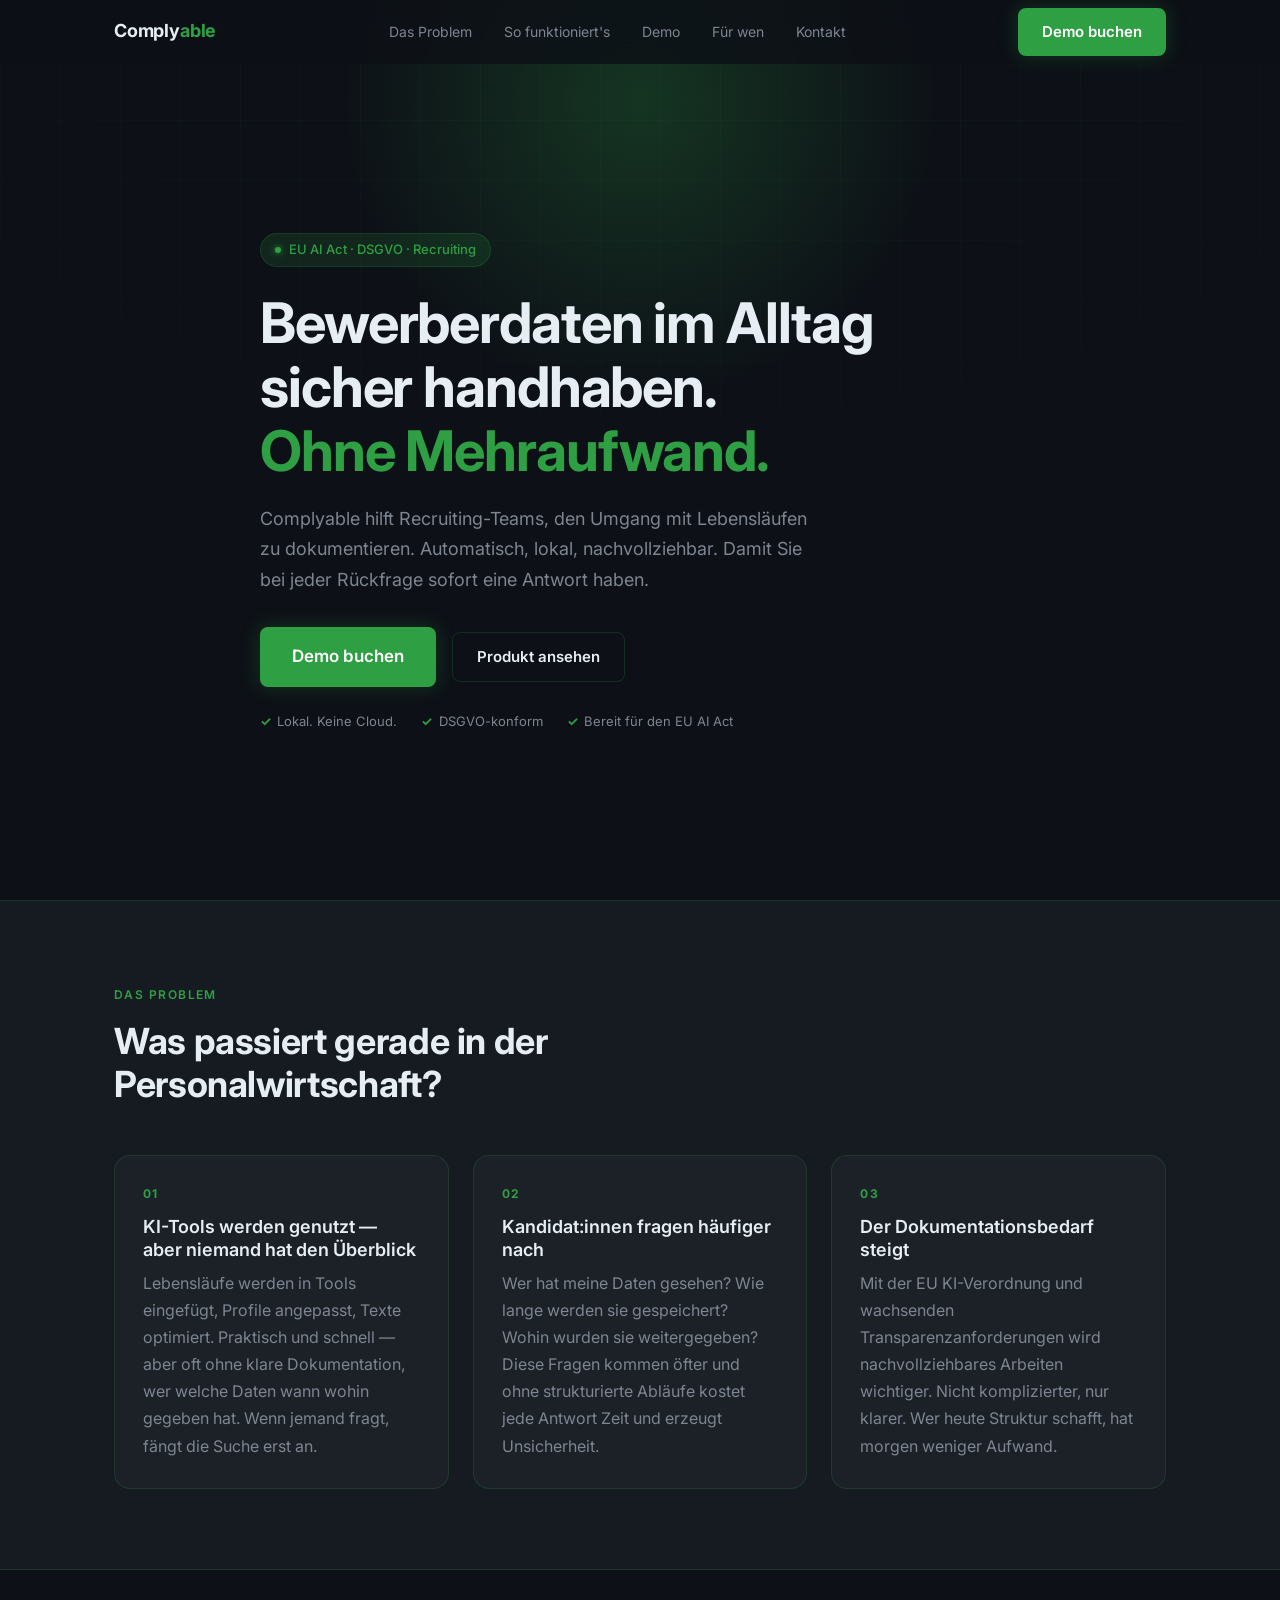
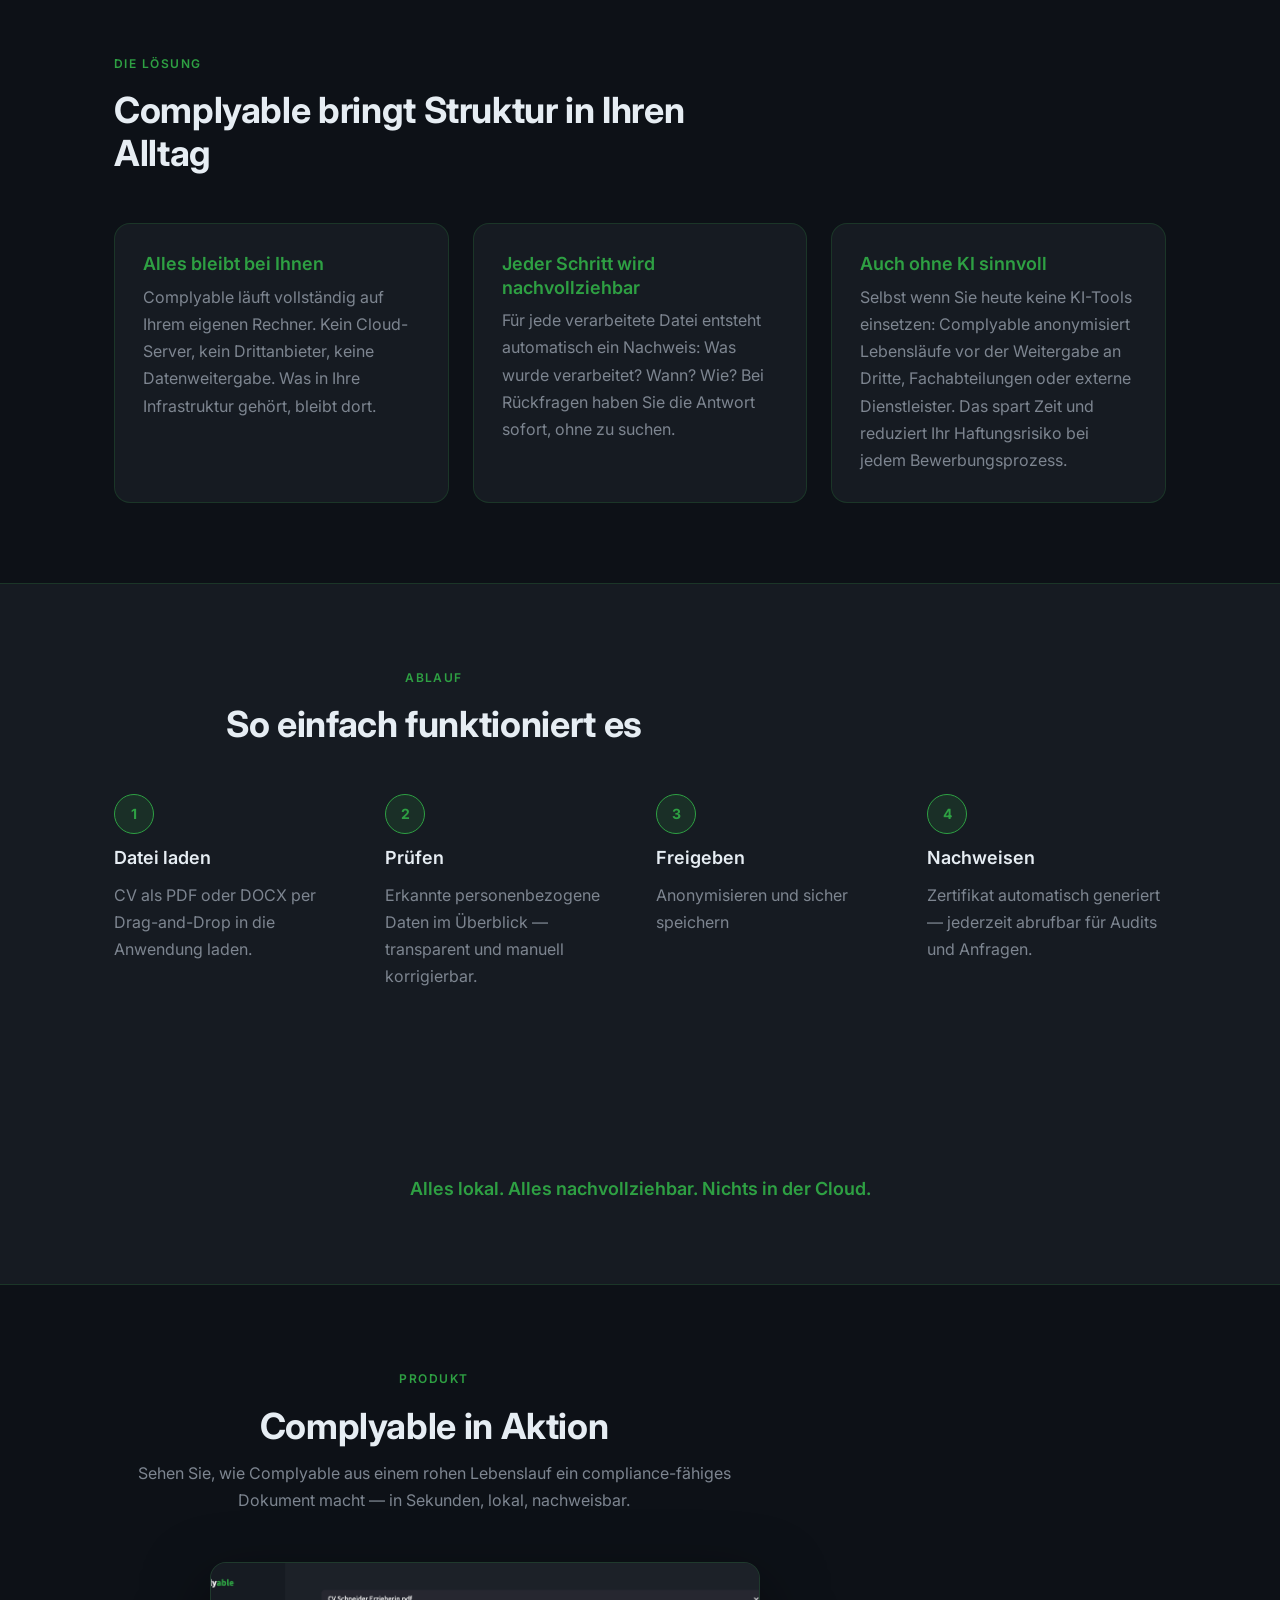
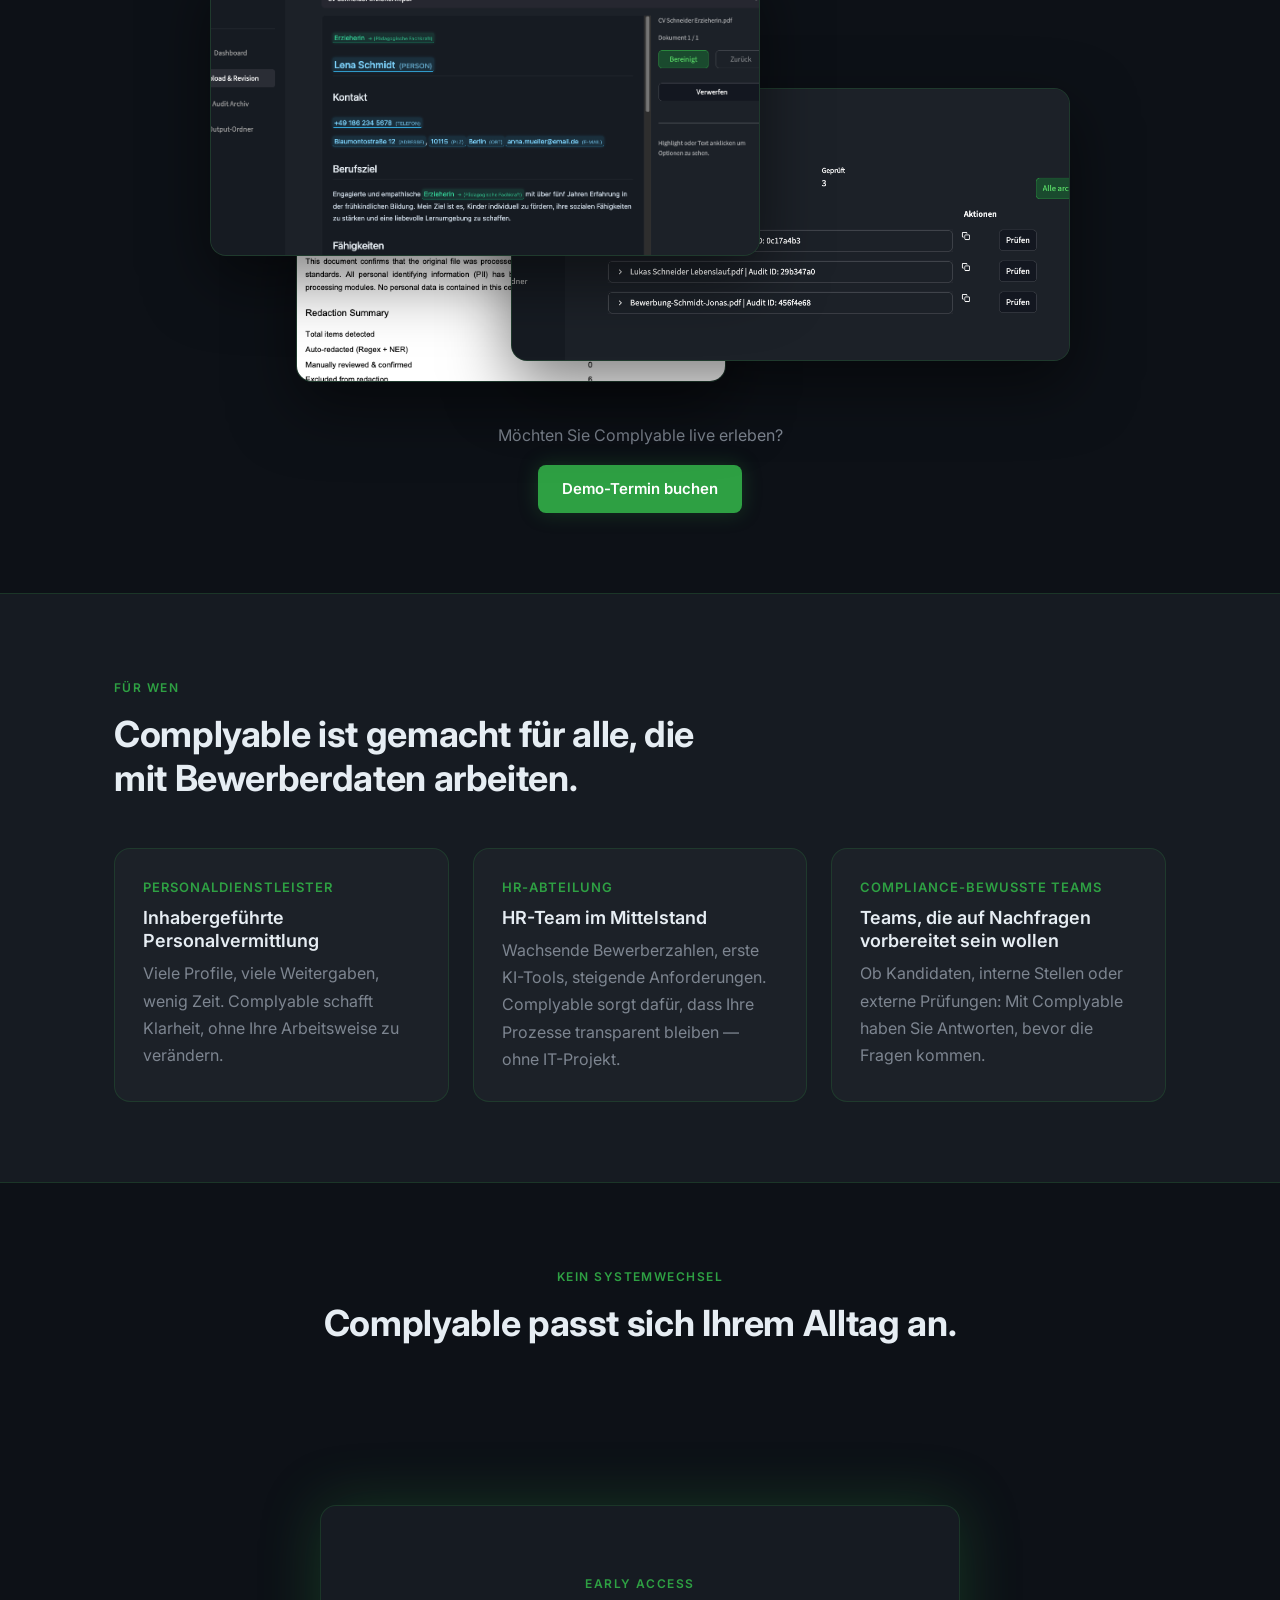
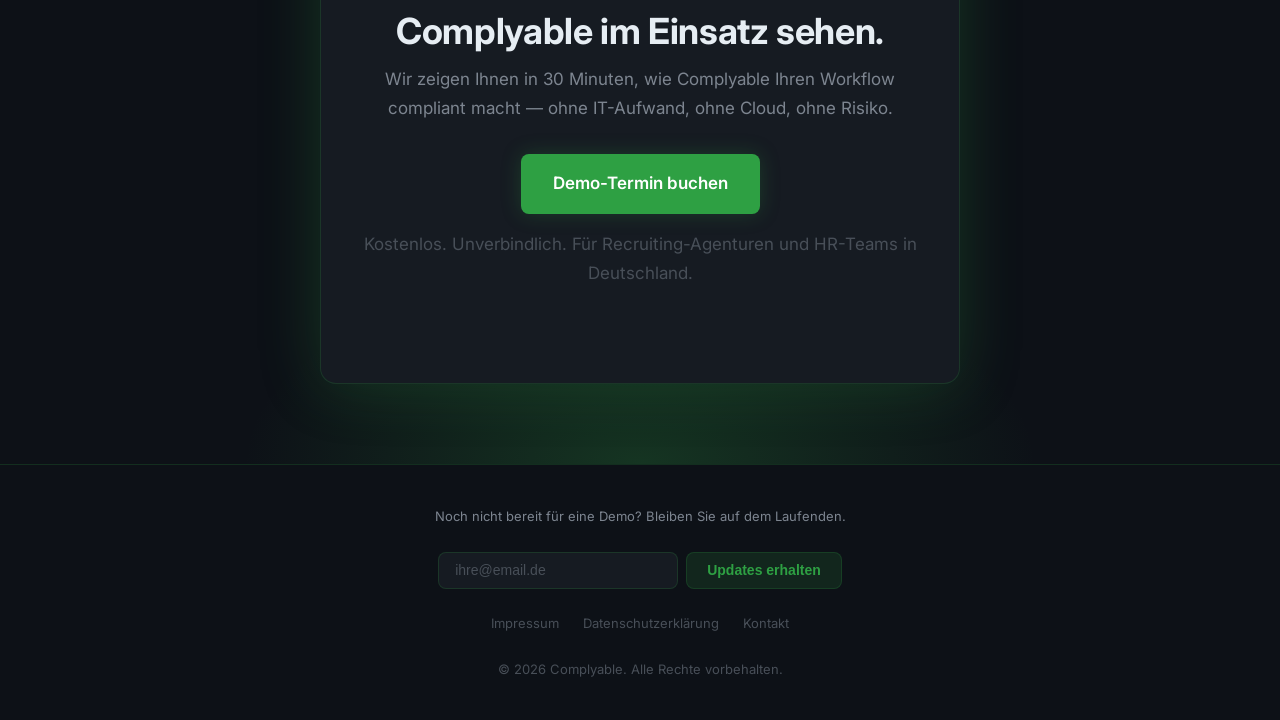
==== commit 878d5b29: "set video div to container" ====
--- a/index.html
+++ b/index.html
@@ -141,7 +141,7 @@
           <h3>Nachweisen</h3>
           <p>Zertifikat automatisch generiert — jederzeit abrufbar für Audits und Anfragen.</p>
         </div>
-        <div>
+        <div class="container">
           <video width="100%" height="auto" autoplay loop muted playsinline>
             <source src="https://github.com/user-attachments/assets/74a5876e-ba10-4121-aae2-cf78a5101c57" type="video/webm">
           </video>
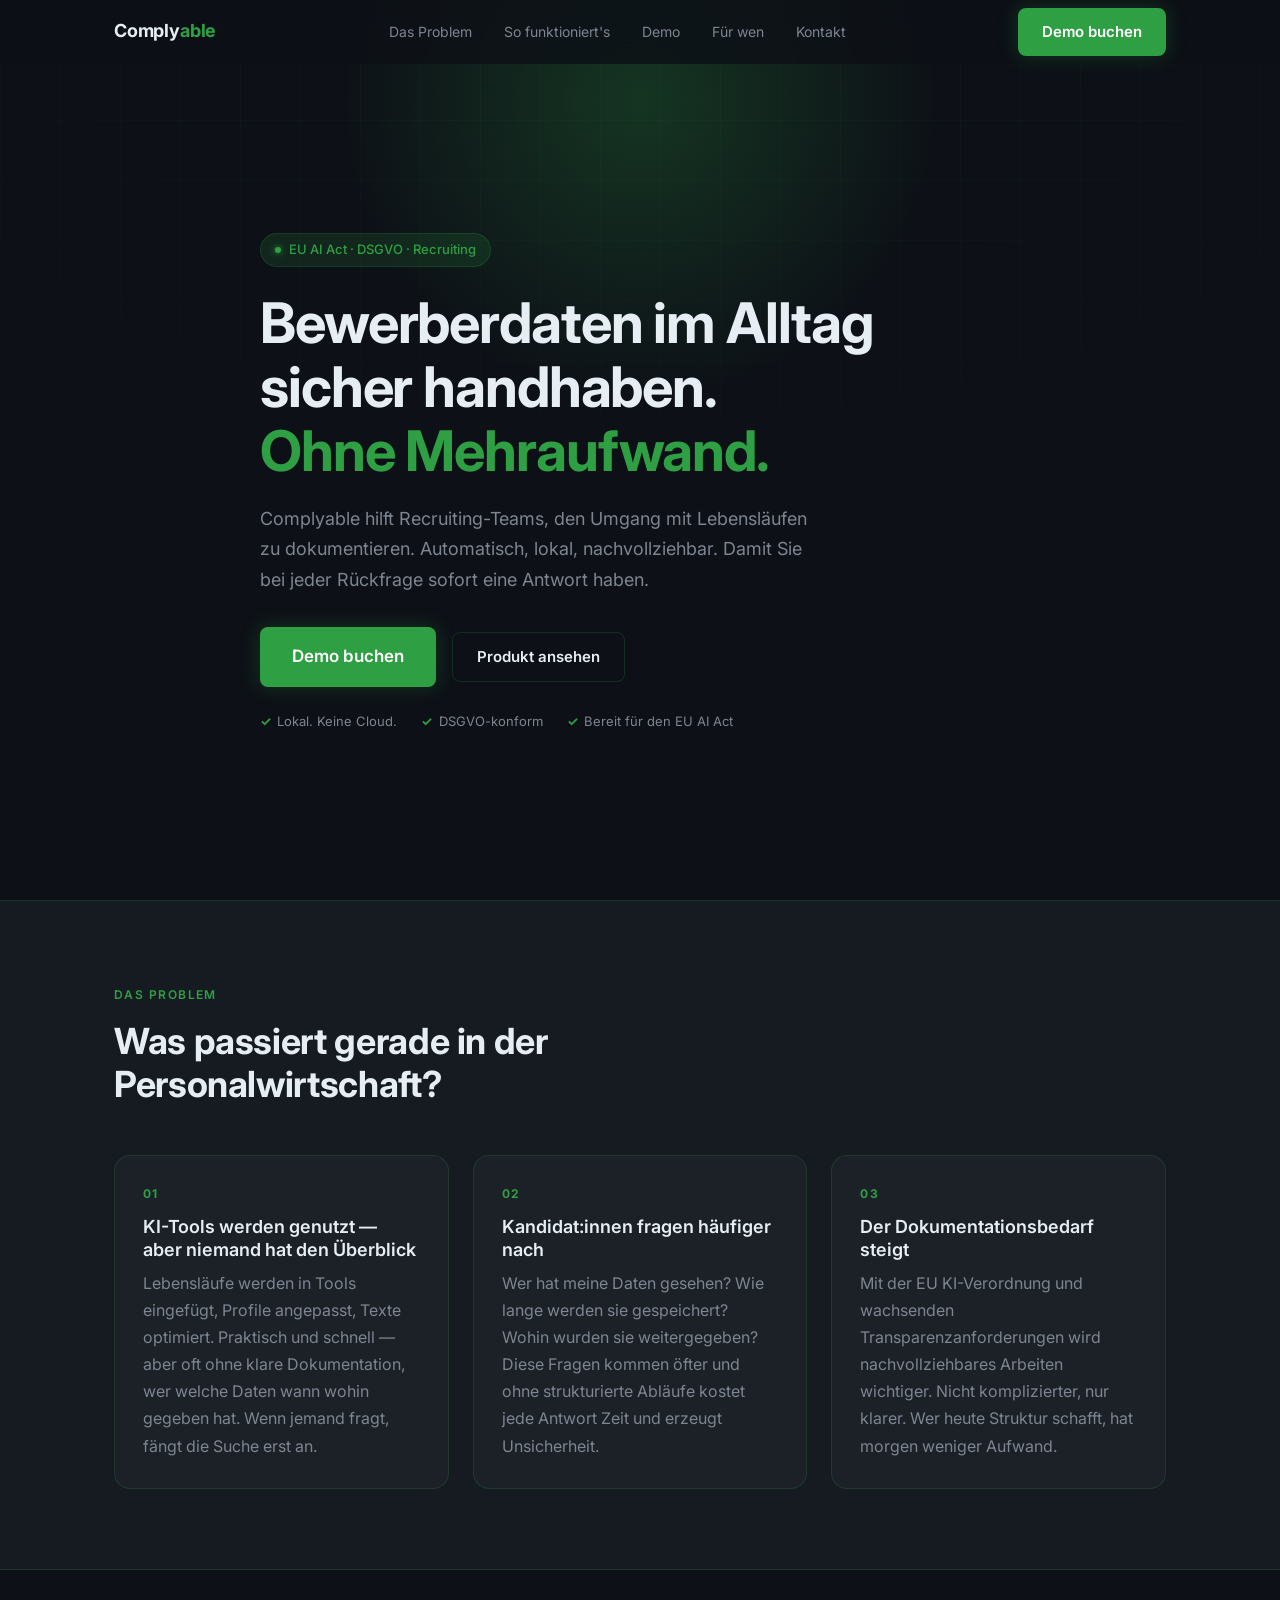
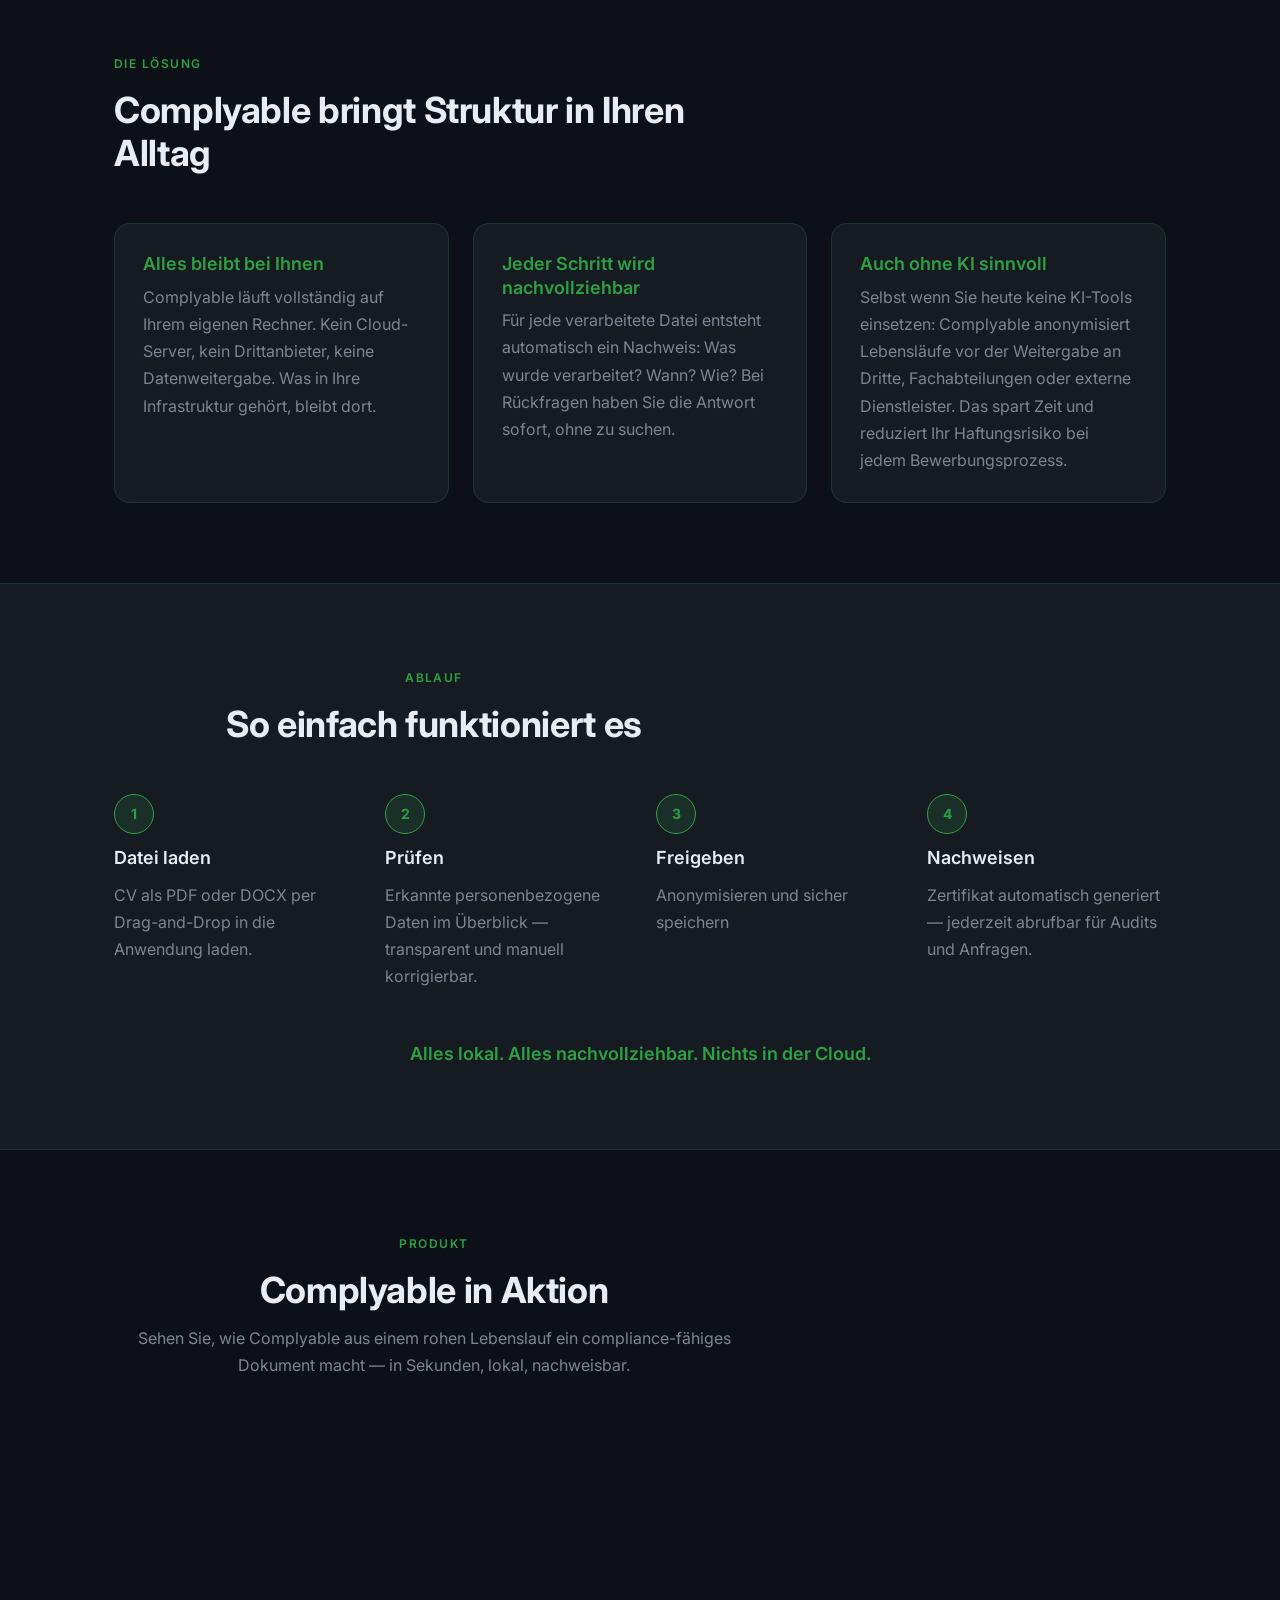
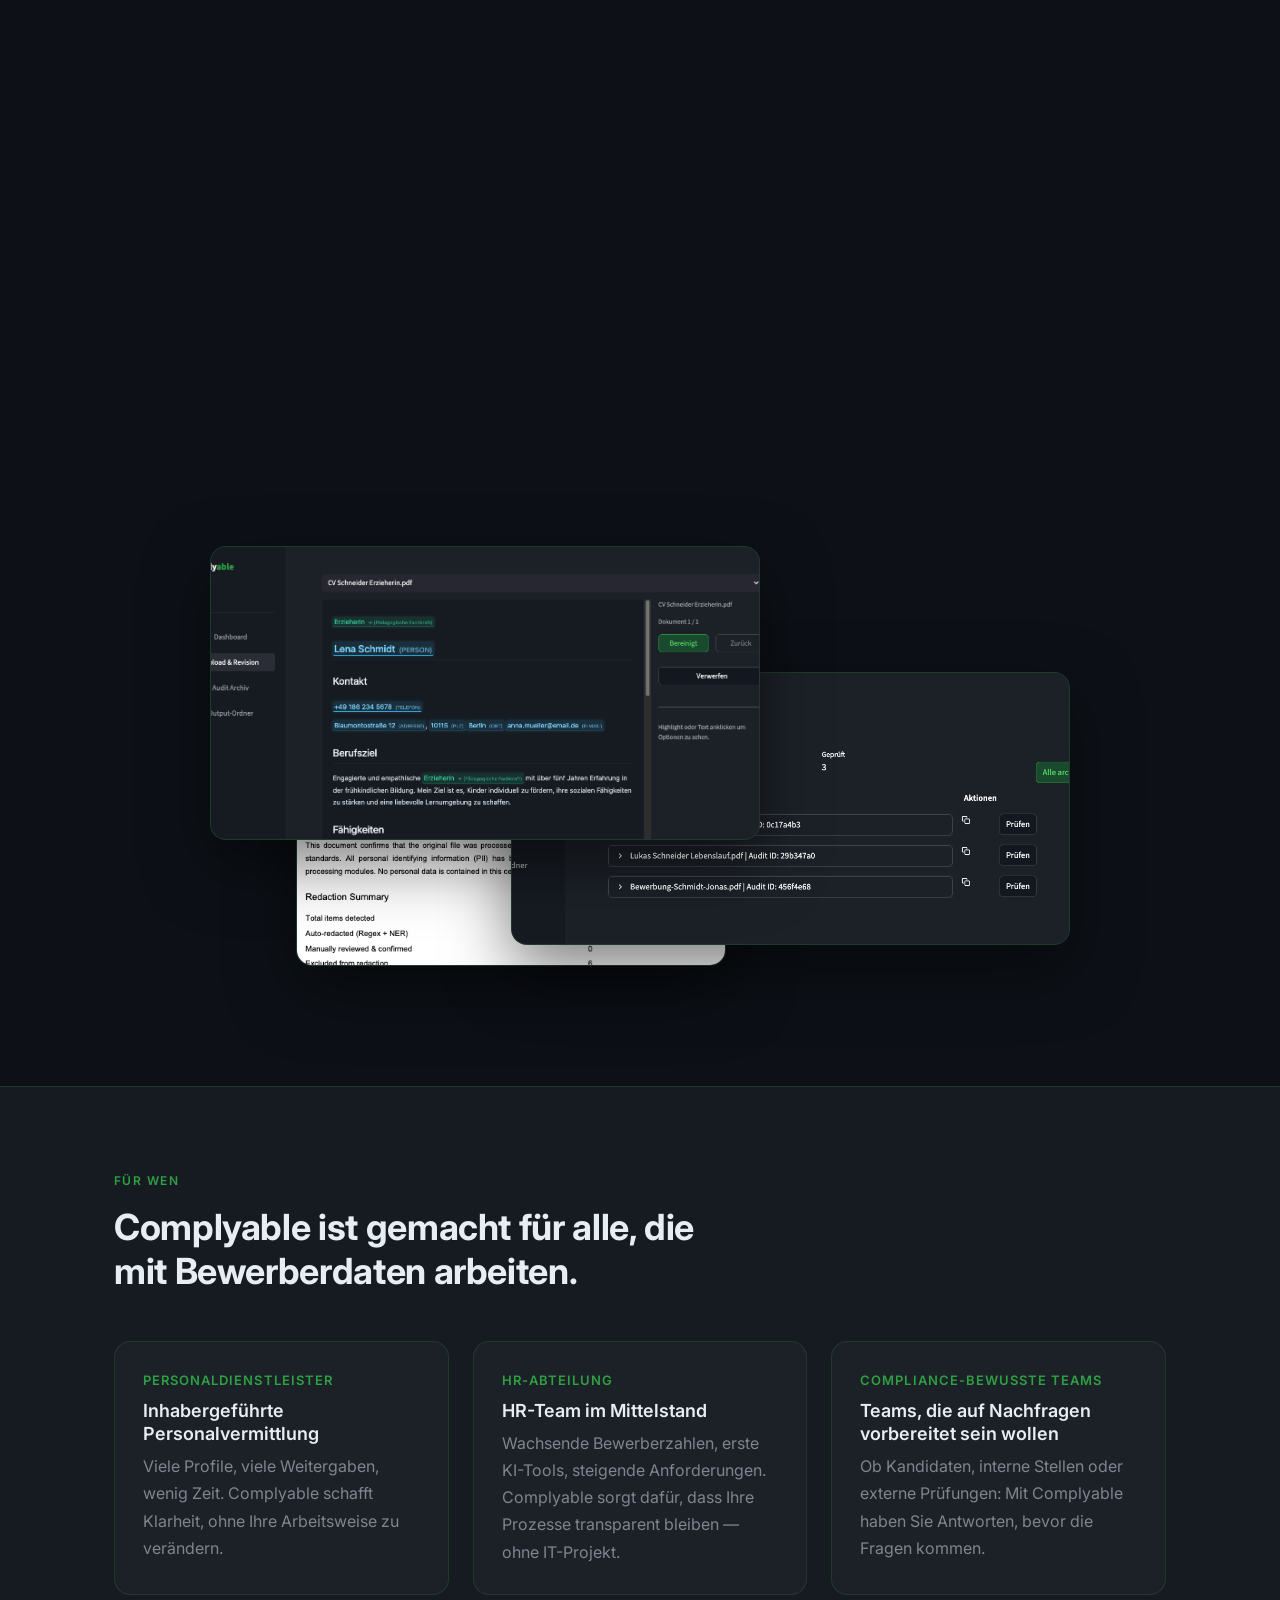
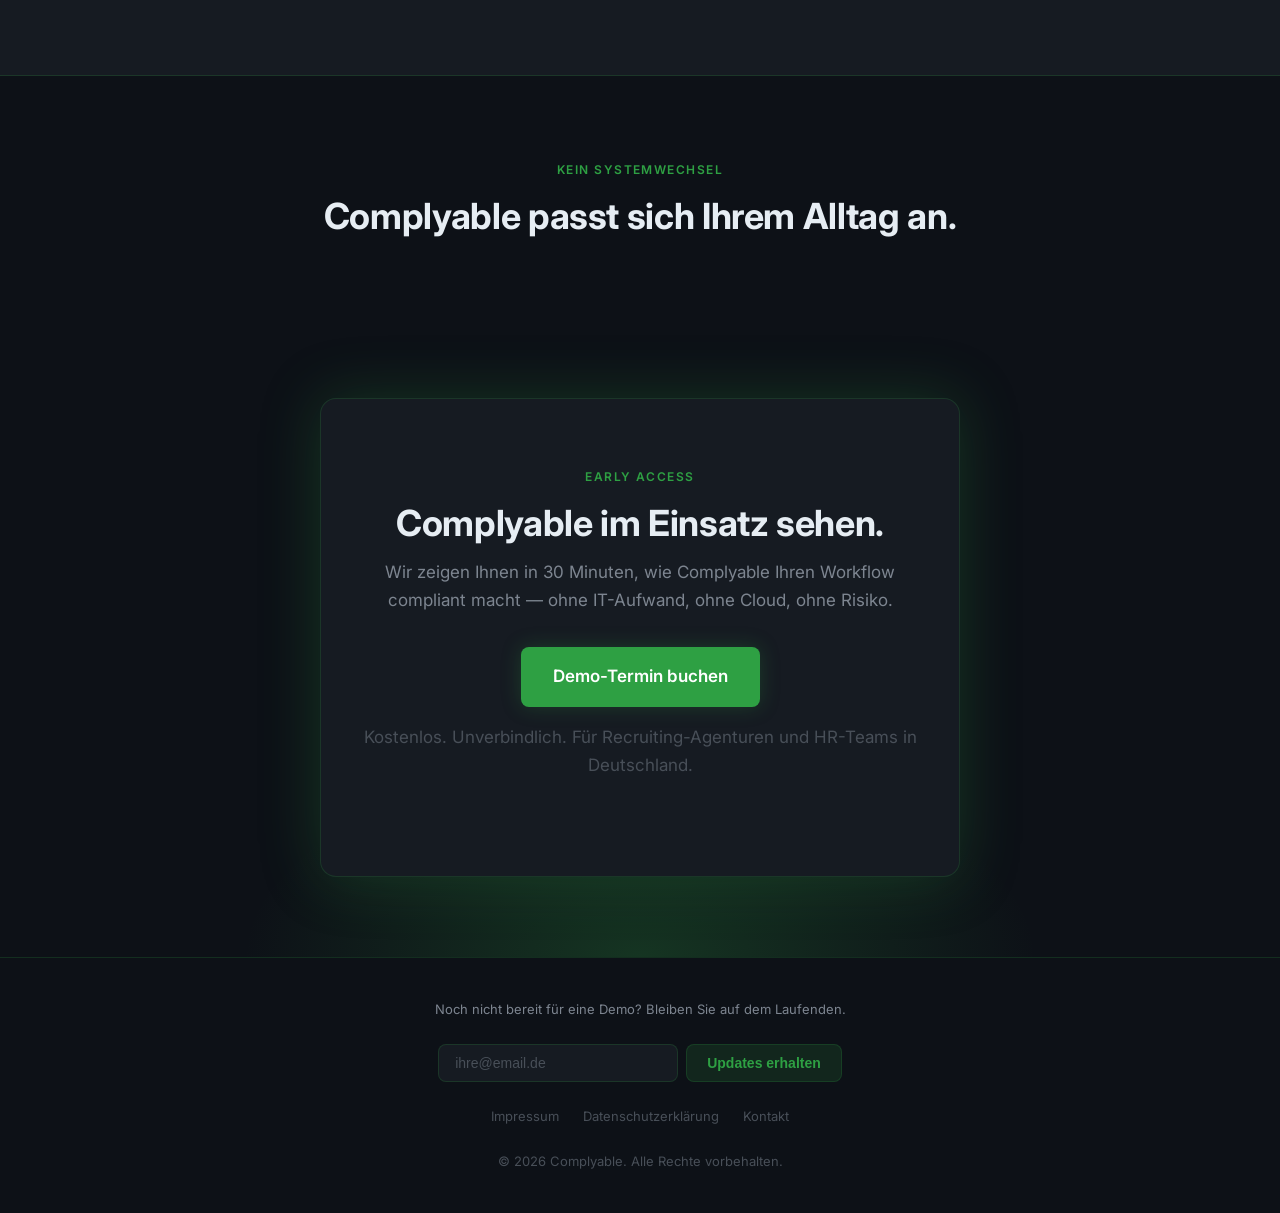
==== commit 4a76ad0e: "fix video size" ====
--- a/index.html
+++ b/index.html
@@ -141,16 +141,11 @@
           <h3>Nachweisen</h3>
           <p>Zertifikat automatisch generiert — jederzeit abrufbar für Audits und Anfragen.</p>
         </div>
-        <div class="container">
-          <video width="100%" height="auto" autoplay loop muted playsinline>
-            <source src="https://github.com/user-attachments/assets/74a5876e-ba10-4121-aae2-cf78a5101c57" type="video/webm">
-          </video>
-        </div>
       </div>
       <p class="how-footer">Alles lokal. Alles nachvollziehbar. Nichts in der Cloud.</p>
     </div>
   </section>
-
+  
   <!-- ── DEMO ── -->
   <section id="demo" class="section">
     <div class="container">
@@ -159,7 +154,13 @@
         <h2>Complyable in Aktion</h2>
         <p>Sehen Sie, wie Complyable aus einem rohen Lebenslauf ein compliance-fähiges Dokument macht — in Sekunden, lokal, nachweisbar.</p>
       </div>
-
+      
+      <div class="section">
+        <video width="100%" height="auto" autoplay loop muted playsinline>
+          <source src="https://github.com/user-attachments/assets/74a5876e-ba10-4121-aae2-cf78a5101c57" type="video/webm">
+        </video>
+      </div>
+      <br>
       <div class="screenshot-stack">
         <!-- Replace src values with your actual screenshots -->
         <div class="screen screen-1">
@@ -172,12 +173,6 @@
           <img src="assets/screenshots/screen-certificate.png" alt="Complyable Zertifikat" onerror="this.parentElement.innerHTML='Zertifikat'" />
         </div>
       </div>
-
-      <div class="demo-cta">
-        <p>Möchten Sie Complyable live erleben?</p>
-        <a href="https://calendly.com/demo-complyable/30min" target="_blank" class="btn btn-primary">Demo-Termin buchen</a>
-      </div>
-    </div>
   </section>
 
   <!-- ── FOR WHOM ── -->
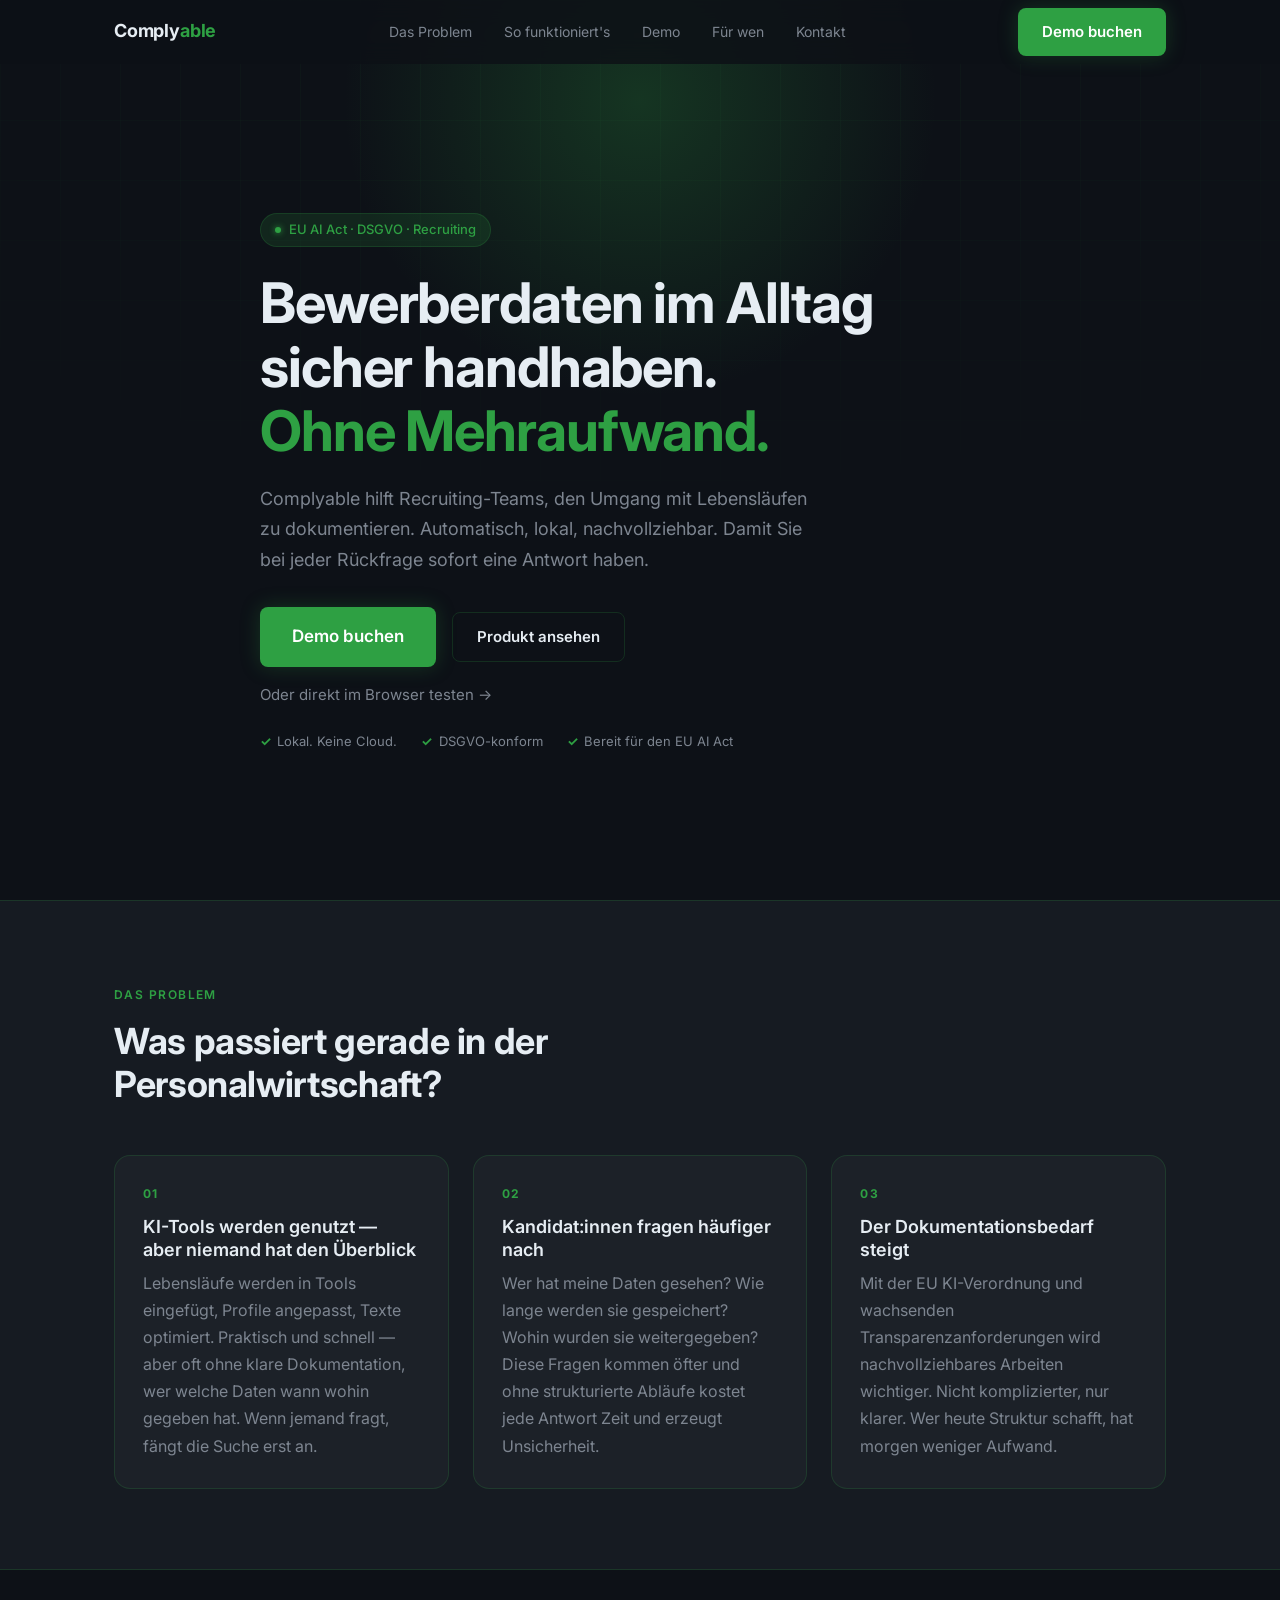
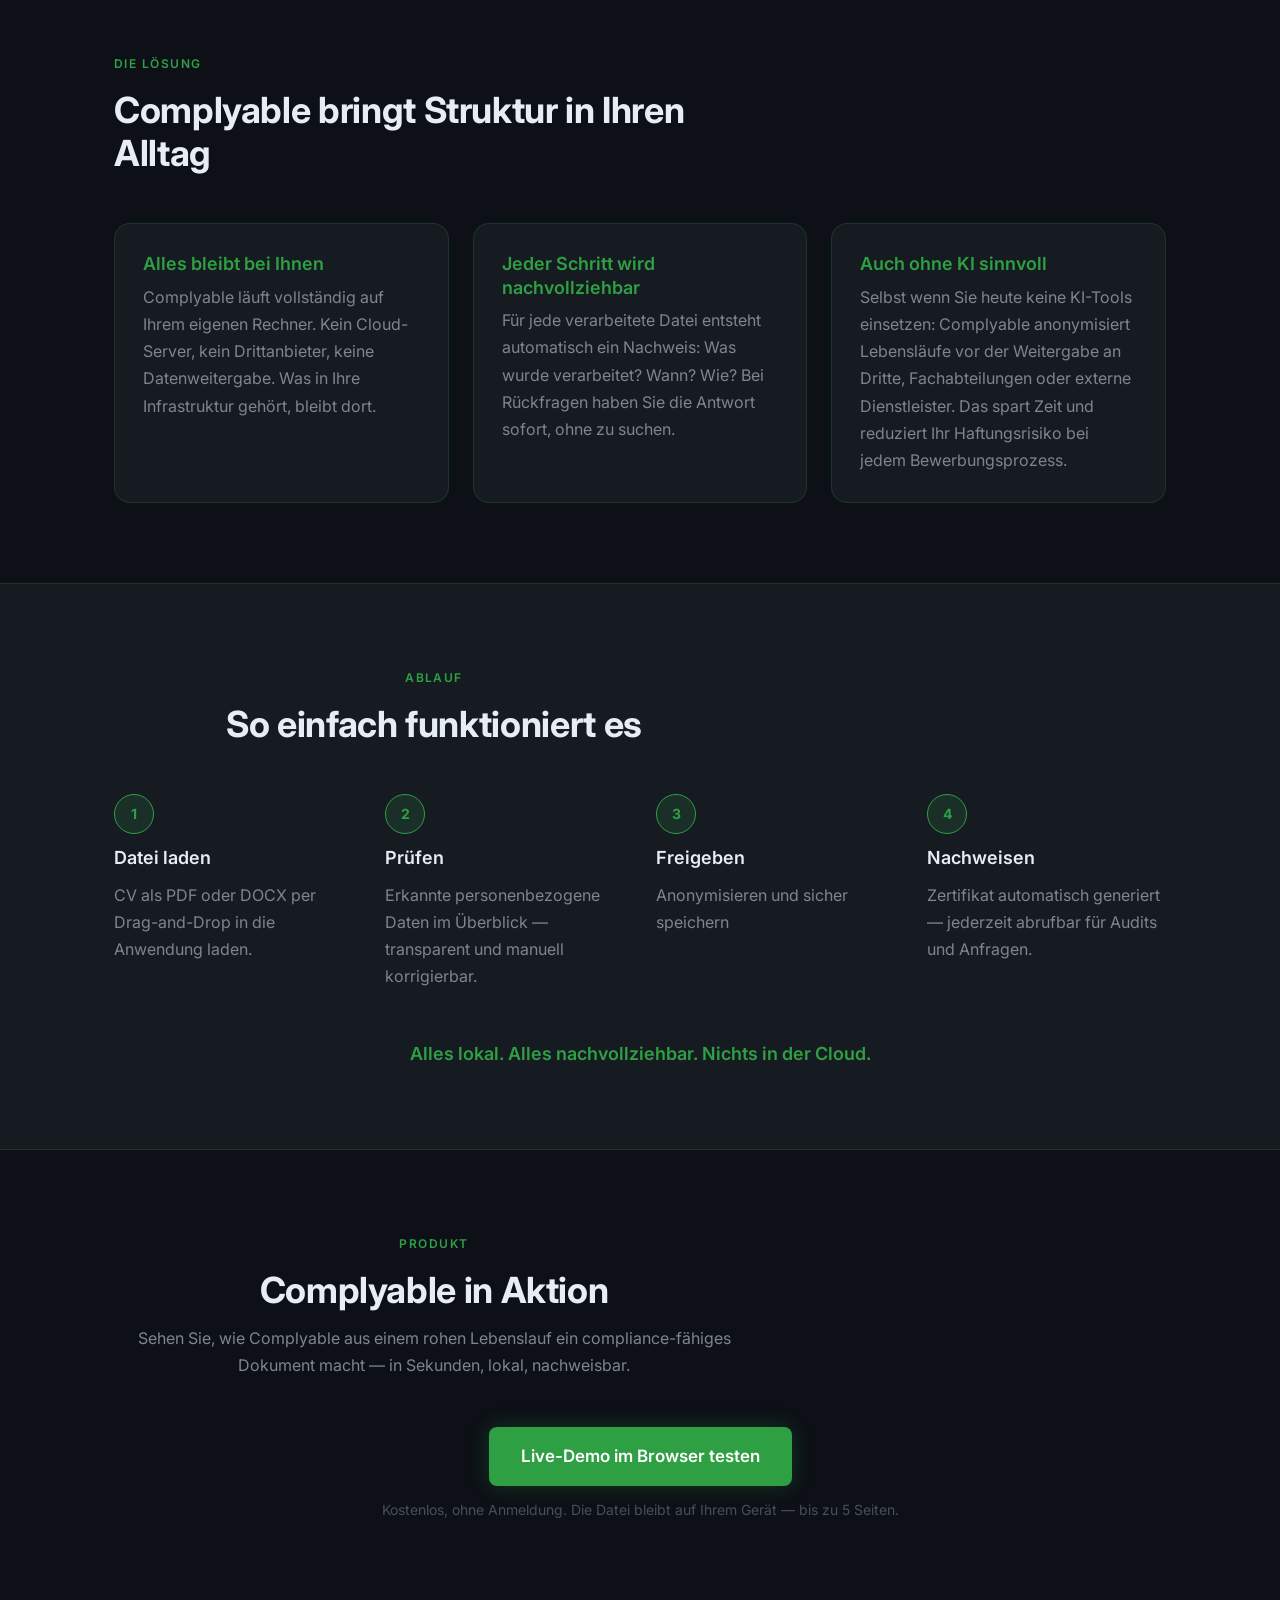
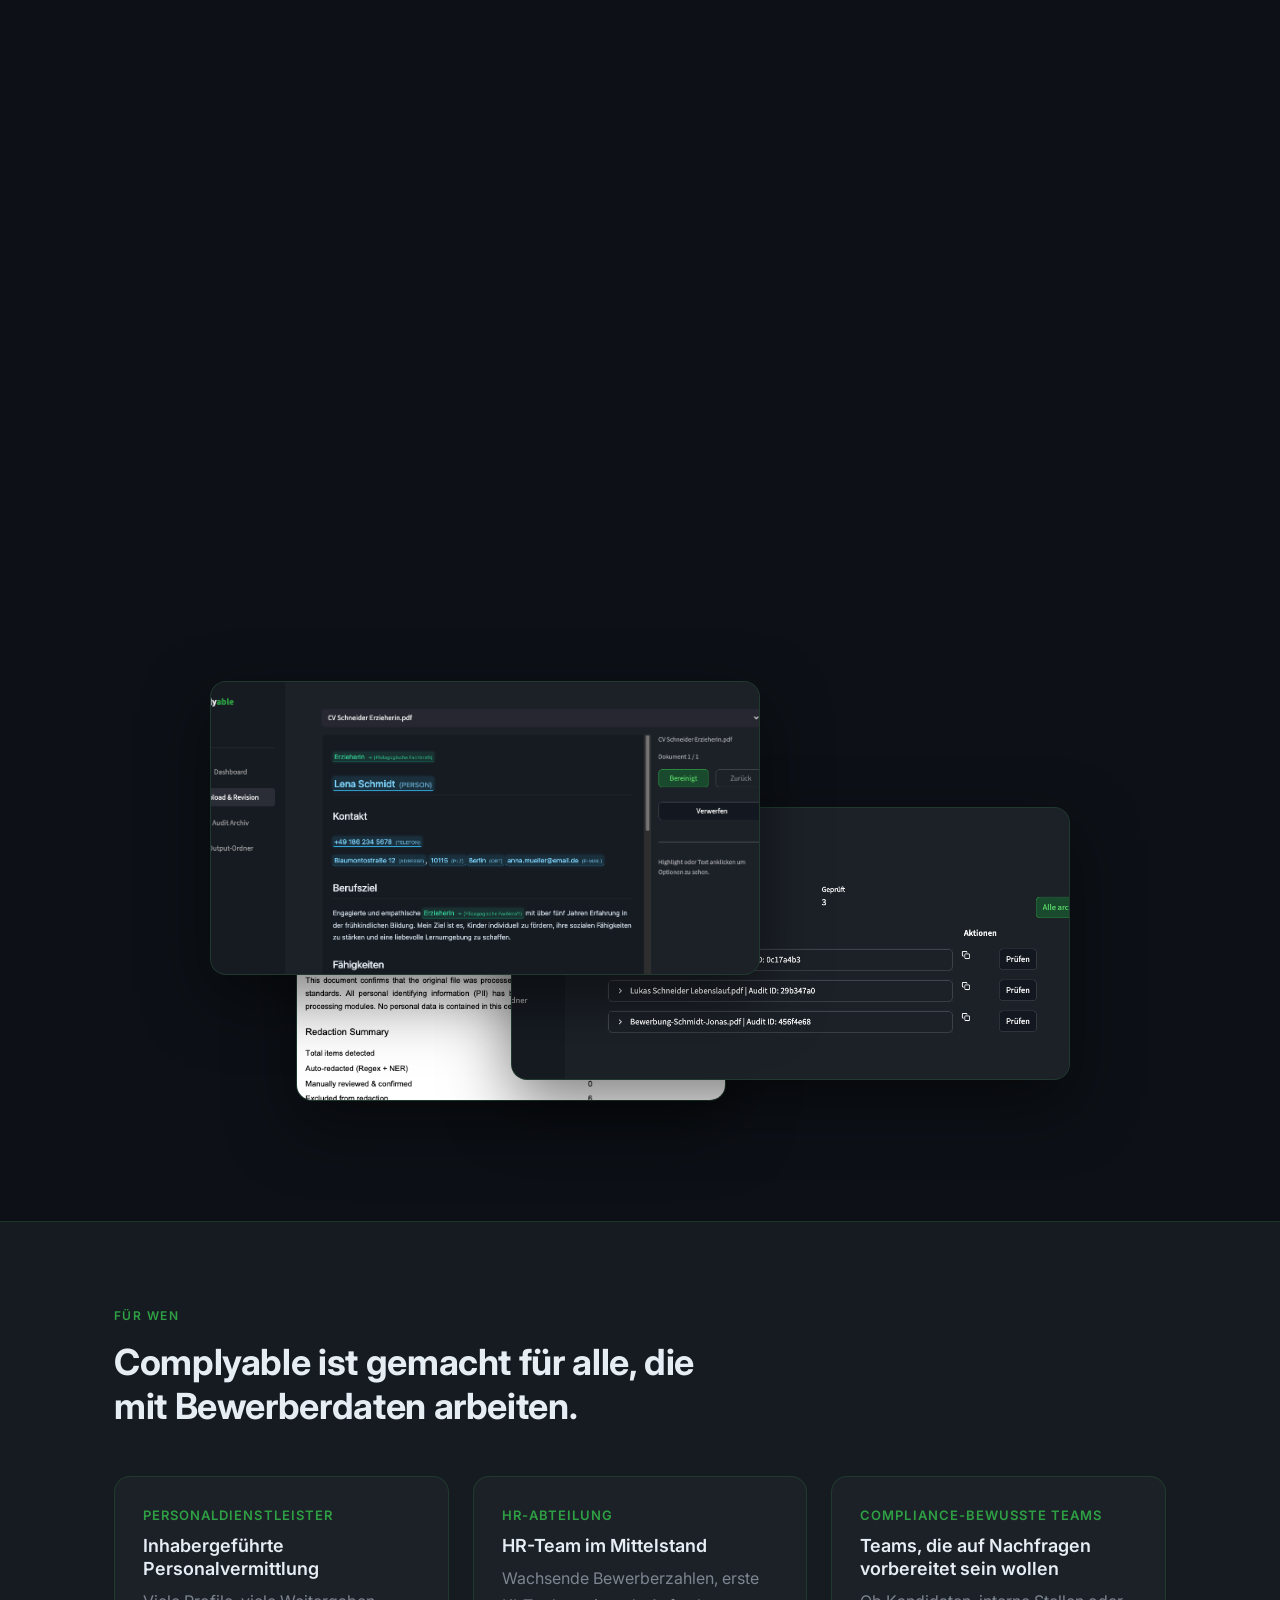
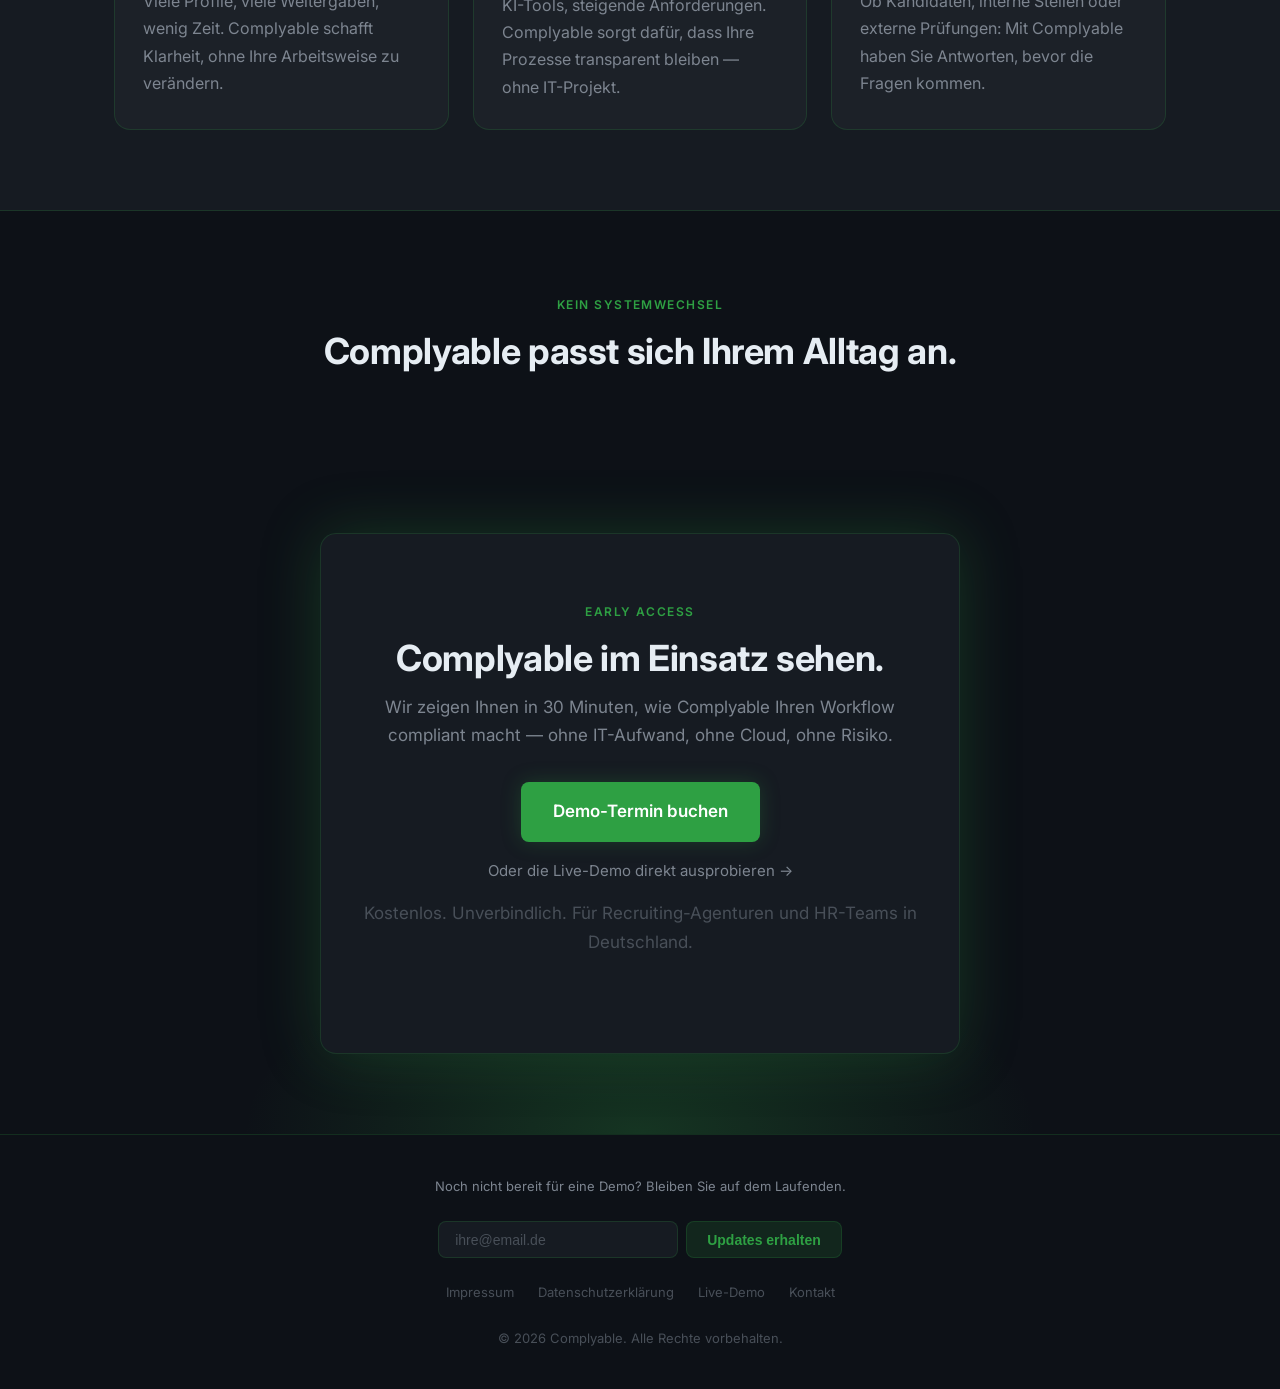
==== commit 9d5d3e5e: "feat: link the live browser demo Point visitors to demo.complyable.de from the hero, the product sec" ====
--- a/index.html
+++ b/index.html
@@ -41,6 +41,9 @@
           <a href="https://calendly.com/demo-complyable/30min" target="_blank" class="btn btn-primary btn-lg">Demo buchen</a>
           <a href="#demo" class="btn btn-ghost">Produkt ansehen</a>
         </div>
+        <div class="hero-demo-link">
+          <a href="https://demo.complyable.de/" target="_blank" rel="noopener">Oder direkt im Browser testen →</a>
+        </div>
         <div class="hero-trust">
           <span class="trust-item">Lokal. Keine Cloud.</span>
           <span class="trust-item">DSGVO-konform</span>
@@ -154,7 +157,12 @@
         <h2>Complyable in Aktion</h2>
         <p>Sehen Sie, wie Complyable aus einem rohen Lebenslauf ein compliance-fähiges Dokument macht — in Sekunden, lokal, nachweisbar.</p>
       </div>
-      
+
+      <div class="demo-cta">
+        <a href="https://demo.complyable.de/" target="_blank" rel="noopener" class="btn btn-primary btn-lg">Live-Demo im Browser testen</a>
+        <p>Kostenlos, ohne Anmeldung. Die Datei bleibt auf Ihrem Gerät — bis zu 5 Seiten.</p>
+      </div>
+
       <div class="section">
         <video width="100%" height="auto" autoplay loop muted playsinline>
           <source src="https://github.com/user-attachments/assets/74a5876e-ba10-4121-aae2-cf78a5101c57" type="video/webm">
@@ -221,6 +229,7 @@
         <h2>Complyable im Einsatz sehen.</h2>
         <p>Wir zeigen Ihnen in 30 Minuten, wie Complyable Ihren Workflow compliant macht — ohne IT-Aufwand, ohne Cloud, ohne Risiko.</p>
         <a href="https://calendly.com/demo-complyable/30min" target="_blank" class="btn btn-primary btn-lg">Demo-Termin buchen</a>
+        <p class="cta-demo-link"><a href="https://demo.complyable.de/" target="_blank" rel="noopener">Oder die Live-Demo direkt ausprobieren →</a></p>
         <p class="cta-meta">Kostenlos. Unverbindlich. Für Recruiting-Agenturen und HR-Teams in Deutschland.</p>
       </div>
     </div>
@@ -241,6 +250,7 @@
         <div class="footer-links">
           <a href="impressum.html">Impressum</a>
           <a href="datenschutz.html">Datenschutzerklärung</a>
+          <a href="https://demo.complyable.de/" target="_blank" rel="noopener">Live-Demo</a>
           <a href="#" id="openContact">Kontakt</a>
         </div>
         <p class="footer-copy">© 2026 Complyable. Alle Rechte vorbehalten.</p>
--- a/style.css
+++ b/style.css
@@ -230,6 +230,12 @@
   flex-wrap: wrap;
   margin-bottom: 1.5rem;
 }
+.hero-demo-link {
+  margin: -0.5rem 0 1.5rem;
+  font-size: 0.9375rem;
+}
+.hero-demo-link a { color: var(--text-muted); }
+.hero-demo-link a:hover { color: var(--accent); text-decoration: none; }
 .hero-trust { display: flex; gap: 1.5rem; flex-wrap: wrap; }
 .trust-item {
   display: flex;
@@ -359,8 +365,8 @@
 @keyframes float2 { 0%,100%{transform:translateY(0)} 50%{transform:translateY(-12px)} }
 @keyframes float3 { 0%,100%{transform:translateY(0)} 50%{transform:translateY(-8px)} }
 .screen img { width: 100%; height: 100%; object-fit: cover; }
-.demo-cta { text-align: center; }
-.demo-cta p { margin-bottom: 1rem; }
+.demo-cta { text-align: center; margin-bottom: 2.5rem; }
+.demo-cta p { margin: 0.75rem 0 0; font-size: 0.875rem; color: var(--text-dim); }
 
 /* ── FOR WHOM ── */
 #forwho {
@@ -418,6 +424,9 @@
 }
 .cta-box h2 { margin-bottom: 0.75rem; }
 .cta-box p  { margin-bottom: 2rem; font-size: 1.0625rem; }
+.cta-box .cta-demo-link { margin: 1rem 0 0; font-size: 0.9375rem; }
+.cta-demo-link a { color: var(--text-muted); }
+.cta-demo-link a:hover { color: var(--accent); text-decoration: none; }
 .cta-meta { margin-top: 1rem; font-size: 0.8125rem; color: var(--text-dim); }
 
 /* ── FOOTER ── */
